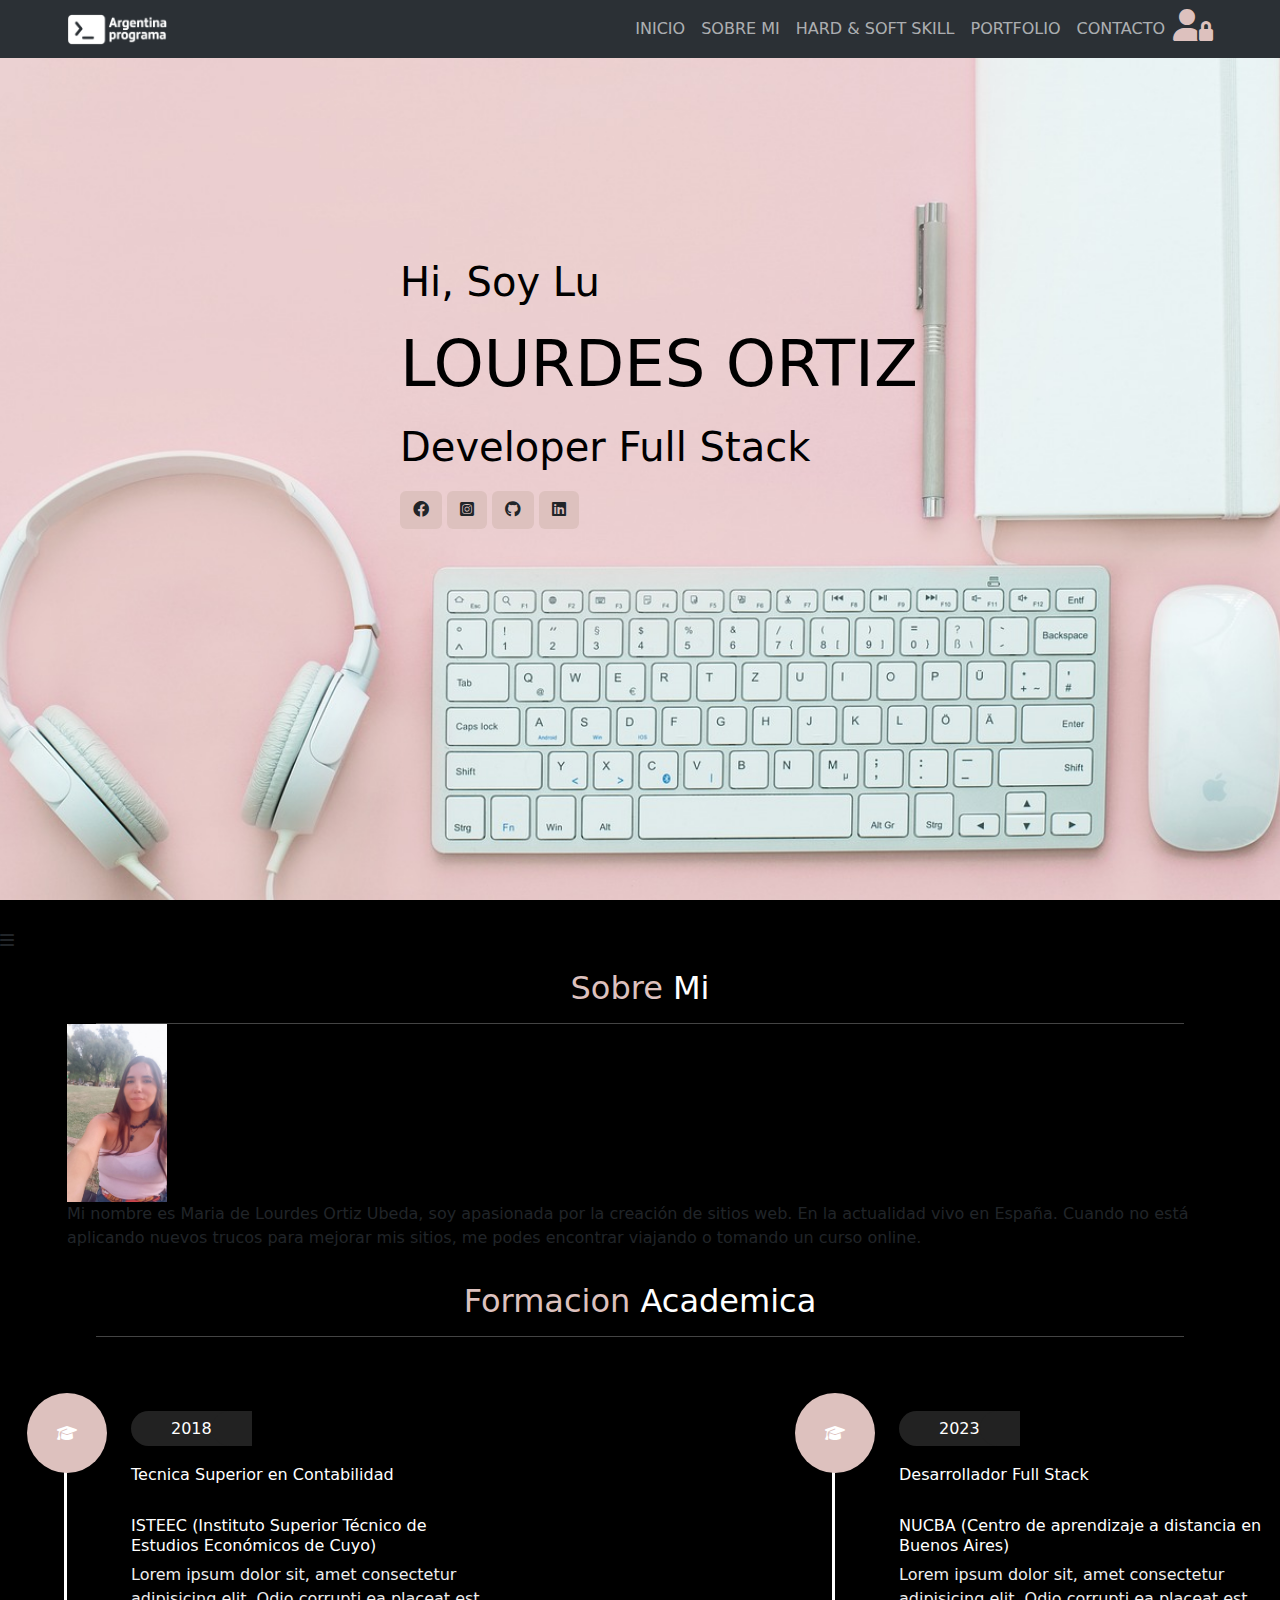
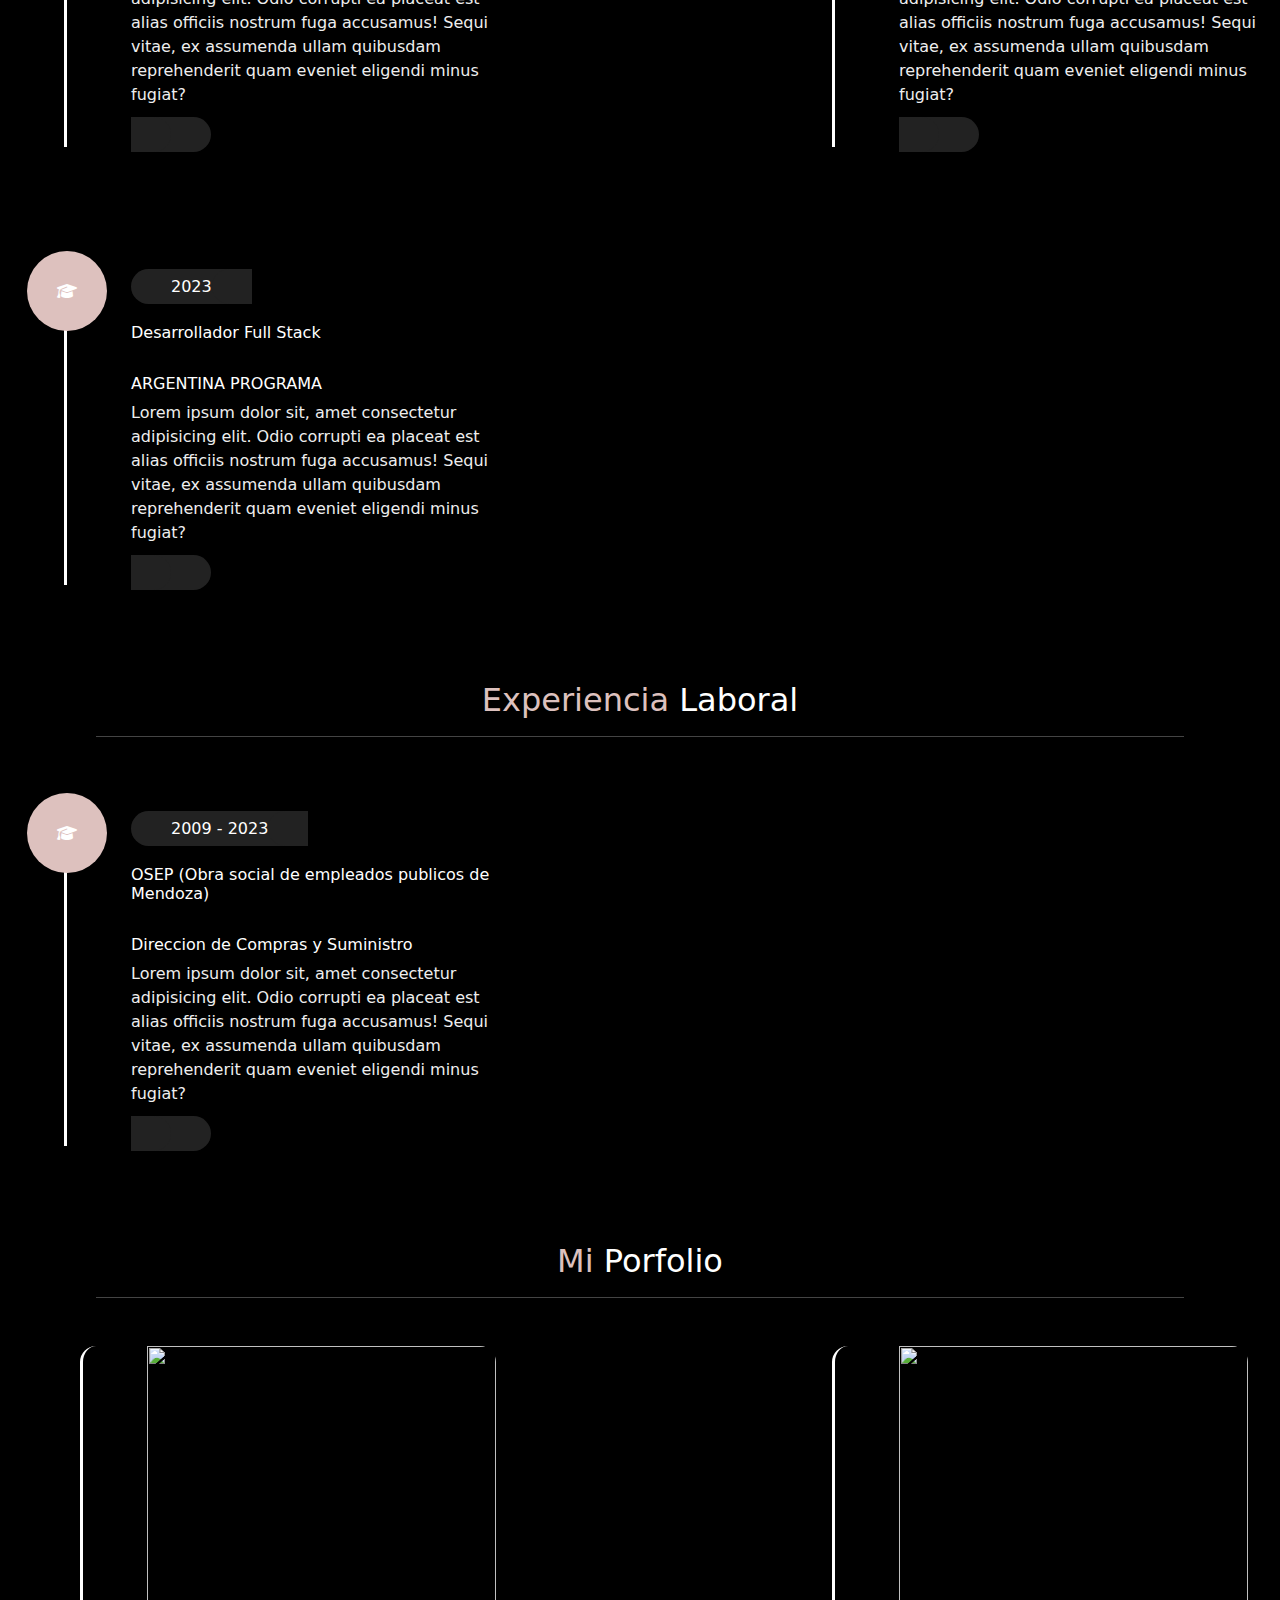
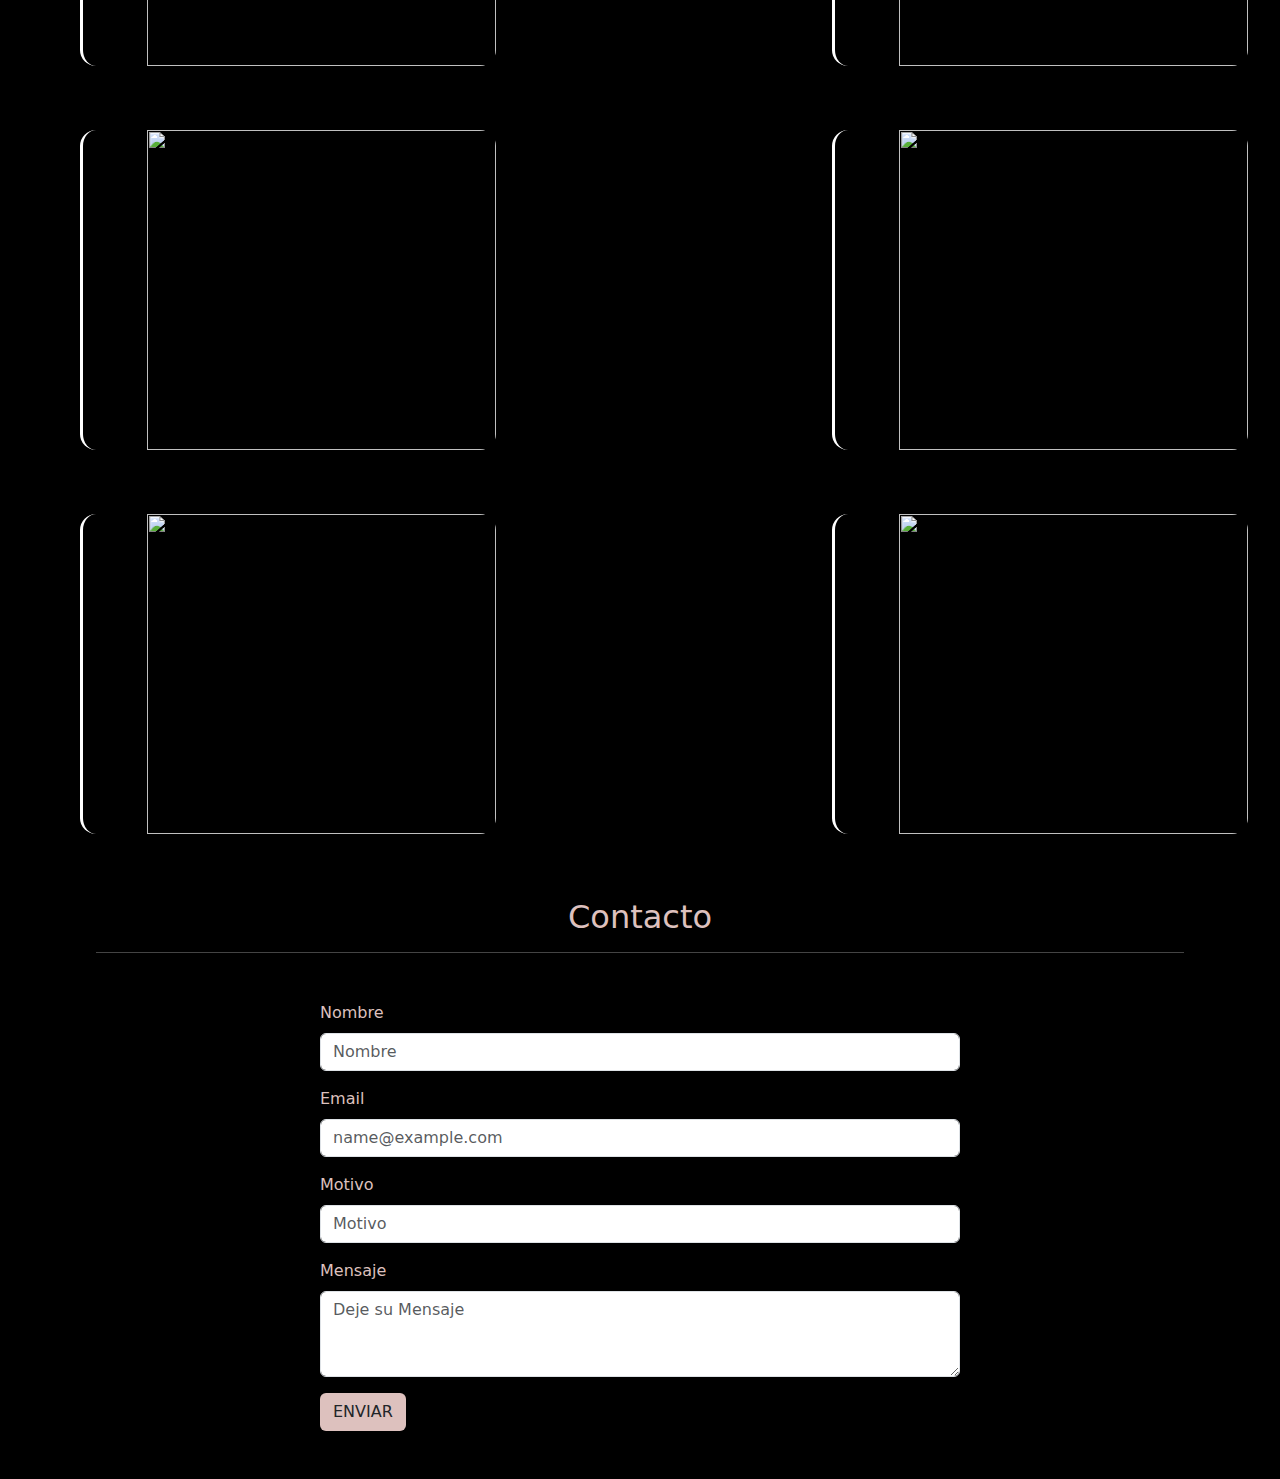
==== index.html @ 08303a42 "proyecto" ====
<!DOCTYPE html>
<html lang="en">
<head>
    <meta charset="UTF-8" />
    <meta http-equiv="X-UA-Compatible" content="IE=edge" />
    <meta name="viewport" content="width=device-width, initial-scale=1.0" />
    <title>LOURDES ORTIZ</title>
    <link rel="stylesheet" href="./Bootstrap/bootstrap-5.3.0-alpha1-dist/css/bootstrap.min.css">
    <link rel="stylesheet" href="./fontawesome-free-6.2.1-web/css/all.css" />
    <link rel="stylesheet" href="./index.css" />
</head>

<body>
  <header class="header">
     <!--NAVBAR-->
    <nav class="navbar navbar-expand-lg bg-body-tertiary" data-bs-theme="dark">
      <div class="container">
        <a class="navbar-brand" href="#">
          <img src="./ap-logo-tr-light (1).png" class="logo ARGENTINA PROGRAMA" width="100">
        </a>
        <button class="navbar-toggler" type="button" data-bs-toggle="collapse" data-bs-target="#navbarSupportedContent" aria-controls="navbarSupportedContent" aria-expanded="false" aria-label="Toggle navigation">
          <span class="navbar-toggler-icon"></span>
        </button>
        <div class="collapse navbar-collapse" id="navbarSupportedContent">
          <ul class="navbar-nav ms-auto">
            <li class="nav-item">
              <a href="#inicio" class="nav-link" aria-current="page">INICIO</a>
            </li>
            <li class="nav-item">
              <a href="#sobremi" class="nav-link">SOBRE MI</a>
            </li>
            <li class="nav-item">
                <a href="#hard" class="nav-link">HARD & SOFT SKILL </a>
            </li>
            <li class="nav-item">
                <a href="#portfolio" class="nav-link">PORTFOLIO</a>
            </li>
            <li class="nav-item">
              <a href="#contacto" class="nav-link" >CONTACTO</a>
            </li>
            <!--Incono de Log in-->
            <i data-bs-toggle="modal" data-bs-target="#logininModal" class="fa-solid fa-user-lock fa-2x"></i>
            <!--MODAL-->
            <div class="modal fade" id="logininModal" tabindex="-1" role="dialog" aria-labelledby="exampleModalLabel" aria-hidden="true">
              <div class="modal-dialog" role="document">
                <div class="modal-content">
                  <div class="modal-header">
                    <h5 class="modal-title" id="exampleModalLabel">LOG IN</h5>
                    <button type="button" class="close" data-dismiss="modal" aria-label="Close">
                      <span aria-hidden="true">&times;</span>
                    </button>
                  </div>
                  <div class="modal-body">
                    <form>
                      <div class="mb-3">
                        <label for="exampleFormControlInput1" class="form-label"> Email </label>
                        <div class="col-sm-10">
                          <input type="email" class="form-control" id="exampleFormControlInput1" placeholder="name@example.com">
                        </div>
                      </div>
                      <div class="mb-3">
                        <label for="inputPassword" class="col-sm-2 col-form-label"> Contraseña </label>
                        <div class="col-sm-10">
                          <input type="password" class="form-control" id="inputPassword">
                        </div>
                      </div>
                    </form>
                  </div>
                  <div class="modal-footer">
                    <button type="button" class="btn btn-secondary" data-dismiss="modal">Ingresar<button>
                  </div>
                </div>
              </div>
            </div>
          </ul>
        </div>
      </div>
    </nav>
   <!--BANNER-->
    <div class="container-inicio">
      <div class="description-container">
        <div class="text-container">
          <h3> Hi,<span> Soy Lu </span></h3>
          <h1>LOURDES ORTIZ</h1>
          <h3>Developer Full Stack</h3>
          <a href="#"><button class="btn"><i class="fa-brands fa-facebook"></i></button></a>
          <a href="#"><button class="btn"><i class="fa-brands fa-square-instagram"></i></button></a>
          <a href="#"><button class="btn"><i class="fa-brands fa-github"></i></button></a>
          <a href="#"><button class="btn"><i class="fa-brands fa-linkedin"></i></button></a>
        </div>
      </div>
    </div>
  </header>

  <div id="menu" class="fas fa-bars"></div> 

  <!--SOBRE MI-->
    <section class="sobremi" id="sobremi">     
    <h1 class="heading"><span> Sobre </span> Mi </h1>

    <div class="container">
      <img src="./WhatsApp Image 2023-03-05 at 13.15.31.jpeg" class="MI FOTO" width="100">
      <p>Mi nombre es Maria de Lourdes Ortiz Ubeda, soy apasionada por la creación de sitios web. En la actualidad vivo en España. Cuando no está aplicando nuevos trucos para mejorar mis sitios, me podes encontrar viajando o tomando un curso online.</p>
    </div>

  <!--FORMACION ACADEMICA-->
    <section class="about" id="about">     
    <h1 class="heading"><span> Formacion </span> Academica </h1>
    <div class="box-container">
        <div class="box">
            <i class="fa-solid fa-graduation-cap"></i>
            <span>2018<span>
            <h3>Tecnica Superior en Contabilidad</h3>
            <h3>ISTEEC (Instituto Superior Técnico de Estudios Económicos de Cuyo)</h3>
            <p>Lorem ipsum dolor sit, amet consectetur adipisicing elit. Odio corrupti ea placeat est alias officiis nostrum fuga accusamus! Sequi vitae, ex assumenda ullam quibusdam reprehenderit quam eveniet eligendi minus fugiat?</p>
        </div>

        <div class="box">
            <i class="fa-solid fa-graduation-cap"></i>
            <span>2023<span>
            <h3>Desarrollador Full Stack</h3>
            <h3>NUCBA (Centro de aprendizaje a distancia en Buenos Aires)</h3>
            <p>Lorem ipsum dolor sit, amet consectetur adipisicing elit. Odio corrupti ea placeat est alias officiis nostrum fuga accusamus! Sequi vitae, ex assumenda ullam quibusdam reprehenderit quam eveniet eligendi minus fugiat?</p>
        </div>

        <div class="box">
            <i class="fa-solid fa-graduation-cap"></i>
            <span>2023<span>
            <h3>Desarrollador Full Stack</h3>
            <h3>ARGENTINA PROGRAMA</h3>
            <p>Lorem ipsum dolor sit, amet consectetur adipisicing elit. Odio corrupti ea placeat est alias officiis nostrum fuga accusamus! Sequi vitae, ex assumenda ullam quibusdam reprehenderit quam eveniet eligendi minus fugiat?</p>
        </div>
    </div>
    <!--EXPERIENCIA LABORAL-->
    <h1 class="heading"><span> Experiencia </span> Laboral </h1>
    <div class="box-container">
        <div class="box">
            <i class="fa-solid fa-graduation-cap"></i>
            <span>2009 - 2023<span>
            <h3>OSEP (Obra social de empleados publicos de Mendoza)</h3>
            <h3>Direccion de Compras y Suministro</h3>
            <p>Lorem ipsum dolor sit, amet consectetur adipisicing elit. Odio corrupti ea placeat est alias officiis nostrum fuga accusamus! Sequi vitae, ex assumenda ullam quibusdam reprehenderit quam eveniet eligendi minus fugiat?</p>
        </div>
    </div>

    <!--PORTFOLIO-->
    <section class="portfolio" id="portfolio">
    <h1 class="heading"><span> Mi </span> Porfolio </h1>
    <div class="box-container">
        <div class="box">
            <img src="./imagenes/cool-round-shaped-futuristic-sci-fi-techno-lights.jpg">
        </div>

        <div class="box">
            <img src="">
        </div>

        <div class="box">
            <img src="">
        </div>

        <div class="box">
            <img src="">
        </div>

        <div class="box">
            <img src="">
        </div>

        <div class="box">
            <img src="">
        </div>
    </div>
    <!--CONTACTO-->
    <section class="contact" id="contacto">
    <h1 class="heading"><span>Contacto</span></h1>
    
      <form class="form-container">
        <div class="mb-3">
          <label for="exampleFormControlInput1" class="form-label">Nombre</label>
          <input type="text" class="form-control" placeholder="Nombre" aria-label="First name">
        </div>
        <div class="mb-3">
          <label for="exampleFormControlInput1" class="form-label">Email</label>
          <input type="email" class="form-control" id="exampleFormControlInput1" placeholder="name@example.com">
        </div>
        <div class="mb-3">
          <label for="exampleFormControlInput1" class="form-label">Motivo</label>
          <input type="text" class="form-control" placeholder="Motivo" aria-label="First name">
        </div>
        <div class="mb-3">
          <label for="exampleFormControlTextarea1" class="form-label">Mensaje</label>
          <textarea class="form-control" id="exampleFormControlTextarea1" rows="3" placeholder="Deje su Mensaje"></textarea>
        </div>
        <button type="submit" class="btn">ENVIAR</button> 
      </form>
  </div>
  <footer>
  </footer>
  <script src="./Bootstrap/bootstrap-5.3.0-alpha1-dist/js/bootstrap.bundle.min.js"></script>
  <script src="./main.js"></script>
</body>
</html>
---- index.css ----
*{
    margin: 0%;
    padding: 0%;
}

.navbar{
    margin-bottom: 0;
}

body{
    background: #000;
    margin: 0;
    padding: 0;
    box-sizing: border-box;
}

html{
    scroll-behavior: smooth;
}

.section{
    display: flex;
    justify-content: center;
    align-items: center;
    padding: 200px 200px 200px 200px;
    background-color: black;
    color:#DDC1BE;

}

.description-container{
    display: flex;
    flex-direction: row;
    flex: 1 1 50%;
    gap: 40px;
}

.inicio-img{
    height: 200px;
    background-position: center;

}

.header{
    width: 100%;
    min-height: 100vh;
    background-image: url(./workplace-g540483181_1280.jpg);
    background-repeat: no-repeat;
    background-position: center;
    background-attachment: fixed;
    background-size: cover;
}

.header::before{
    content:"";
    width: 100%;
    min-height: 100vh;
    position: absolute;
    top: 0;
    left: 0;

}

.bg-dark{
    position: fixed;
    z-index: 20;
    width: 100%;
}

.btn-btn{
    background-color: #DDC1BE;
}

@media(min-width760px){
    .bg-dark {
        background-color: transparent!important;
    }
}

.text-header{
    display: flex;
    justify-content: center;
    align-items: center;
    padding: 200px 400px 200px 500px;
    color: black;
    font-family: "coco";
}

.img-dog{
    height: 200px;
}

.container{
    max-width: 1170px;
    margin: auto;
}

.row{
    display: flex;
    flex-wrap: wrap;
}

ul{
    list-style: none;
}

/*MODAL*/

.fa-solid{
    color: #DDC1BE;
}

.modal-title{
    color: #DDC1BE;
}
.form-label{
    color: #DDC1BE;
}

.col-form-label{
    color: #DDC1BE;
}


/*BANNER*/

.description-container{
    display: flex;
    justify-content: center;
    align-items: center; 
    padding: 200px 200px 400px 400px;

}

.text-container{
    width: 200%;
    gap: 20%;
}

.text-container img{
    width: 30%;
}

.text-container h1{
    font-size: 4em;
    margin-bottom: 20px;
    color: black;
}

.text-container h3{
    font-size: 2.5em;
    width: 150%;
    margin-bottom: 20px;
    color: black;
}

/*FORMACION Y EXPERIENCIA*/
  
*::selection{
    background: #DDC1BE;
    color: #333;
  }


.heading{
    text-align: center;
    margin: 0 6rem;
    font-size: 2rem;
    padding: 1rem;
    border-bottom: .1rem solid #fff4;
    color: #fff;
  }
  
.heading span{
    color:#DDC1BE;
}
  
.about .box-container{
    display: flex;
    align-items: center;
    justify-content: space-between;
    flex-wrap: wrap;
    padding: 1rem 0;
    padding-left: 3rem;
  }
  
.about .box-container .box{
    width: 27rem;
    margin: 4rem 1rem;
    padding-left: 4rem;
    border-left: .2rem solid #fff;
    position: relative;
  
  }
  
.about .box-container .box span{
    font-size: 1rem;
    background: #222;
    color: #fff;
    border-radius: 5rem;
    padding: .5rem 2.5rem;
  }
  
.about .box-container .box h3{
    font-size: 1rem;
    color: #fff;
    padding-top: 1.5rem;
  }
  
.about .box-container .box p{
    font-size: 1rem;
    color: #eee;
    padding-top: 1rem 0;
  }
  
.about .box-container .box i{
    position: absolute;
    top: -1.5rem;
    left: -2.5rem;
    height: 5rem;
    width: 5rem;
    border-radius: 50%;
    line-height: 5rem;
    text-align: center;
    font-size: 1rem;
    color: #fff;
    background: #DDC1BE;
  }
  
/*PORTFOLIO*/

.portfolio .box-container .box{
    height: 20rem;
    width: 26rem;
    border-radius: 1rem;
    margin: 2rem;
    overflow: hidden;
    cursor: pointer;
  }
  
.portfolio .box-container .box img{
    height: 100%;
    width: 100%;
    object-fit: cover;
  }
  
.portfolio .box-container .box:hover img{
    transform: scale(1.2);
}

/*CONTACTO*/

.form-container{
    padding-top: 3em;
    padding-left: 20em;
    padding-right: 20em;
    padding-bottom: 3em;
}

.btn{
    background-color: #DDC1BE;
}
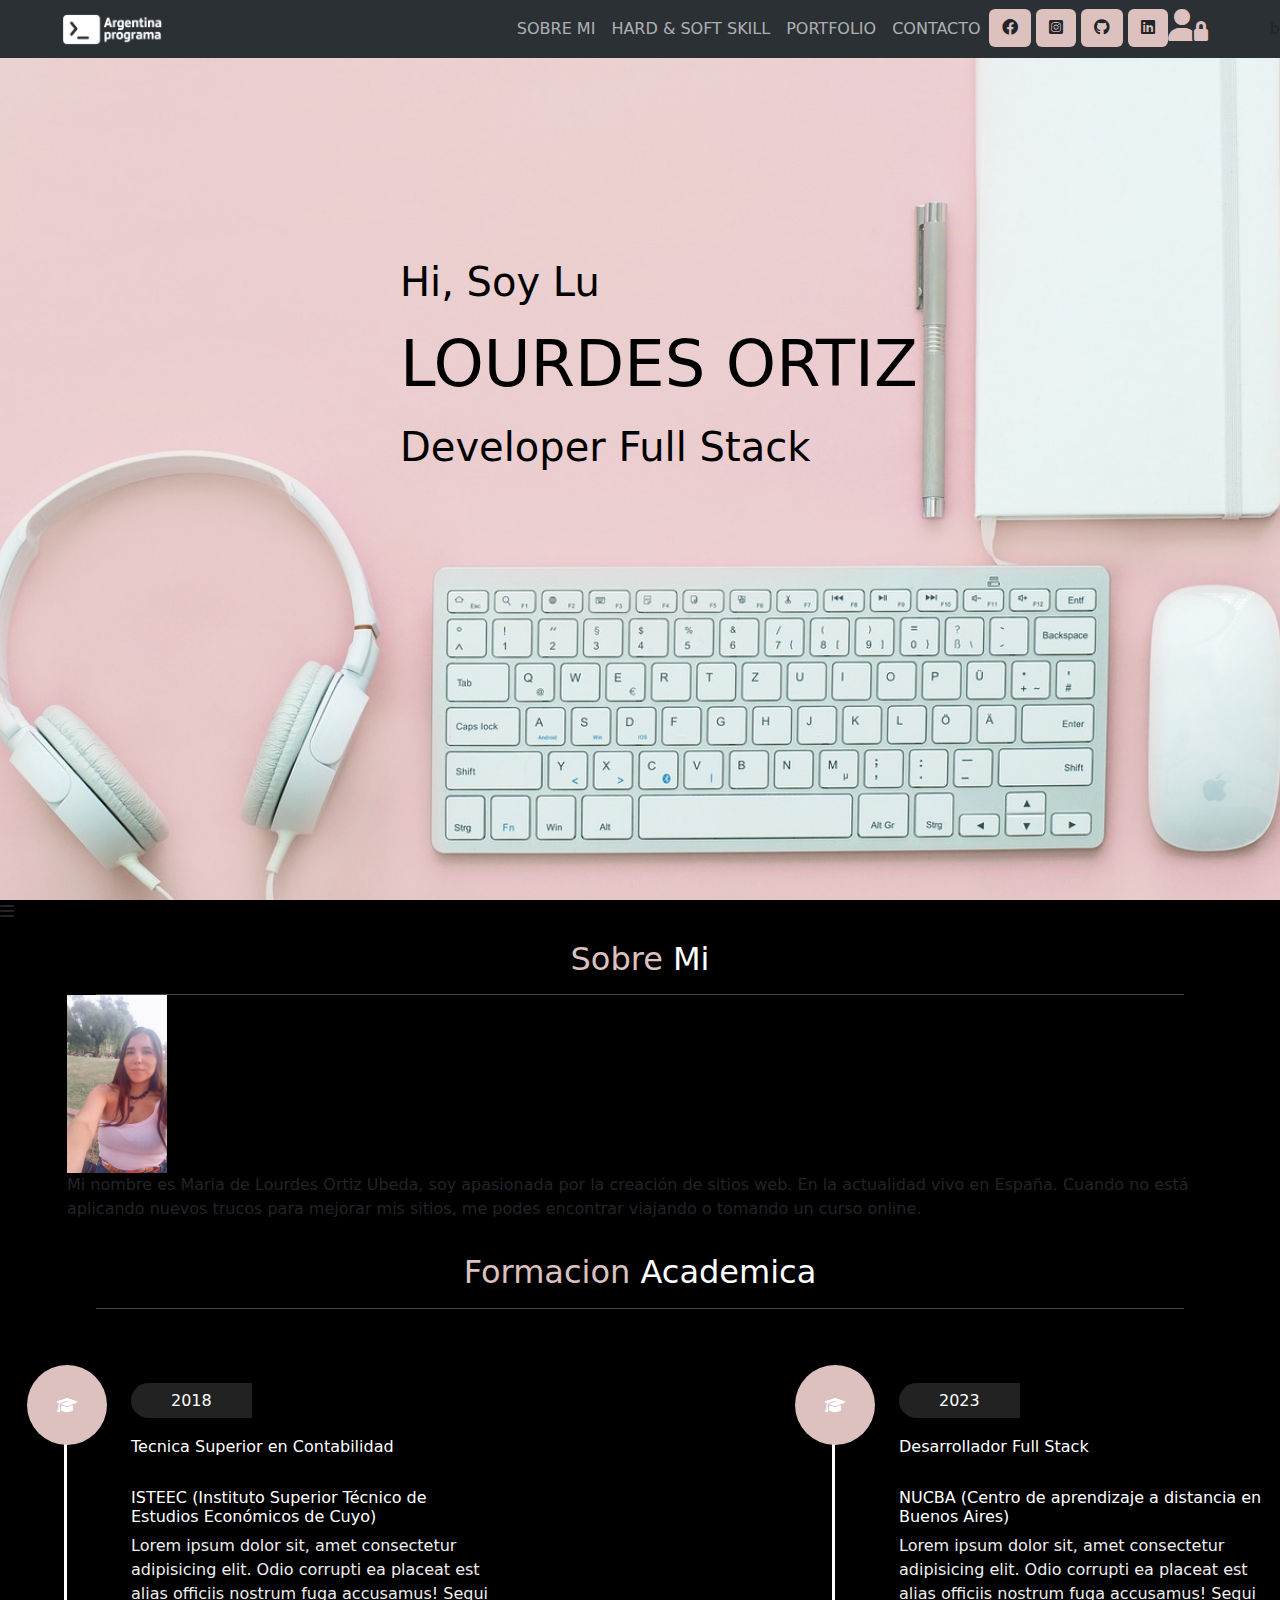
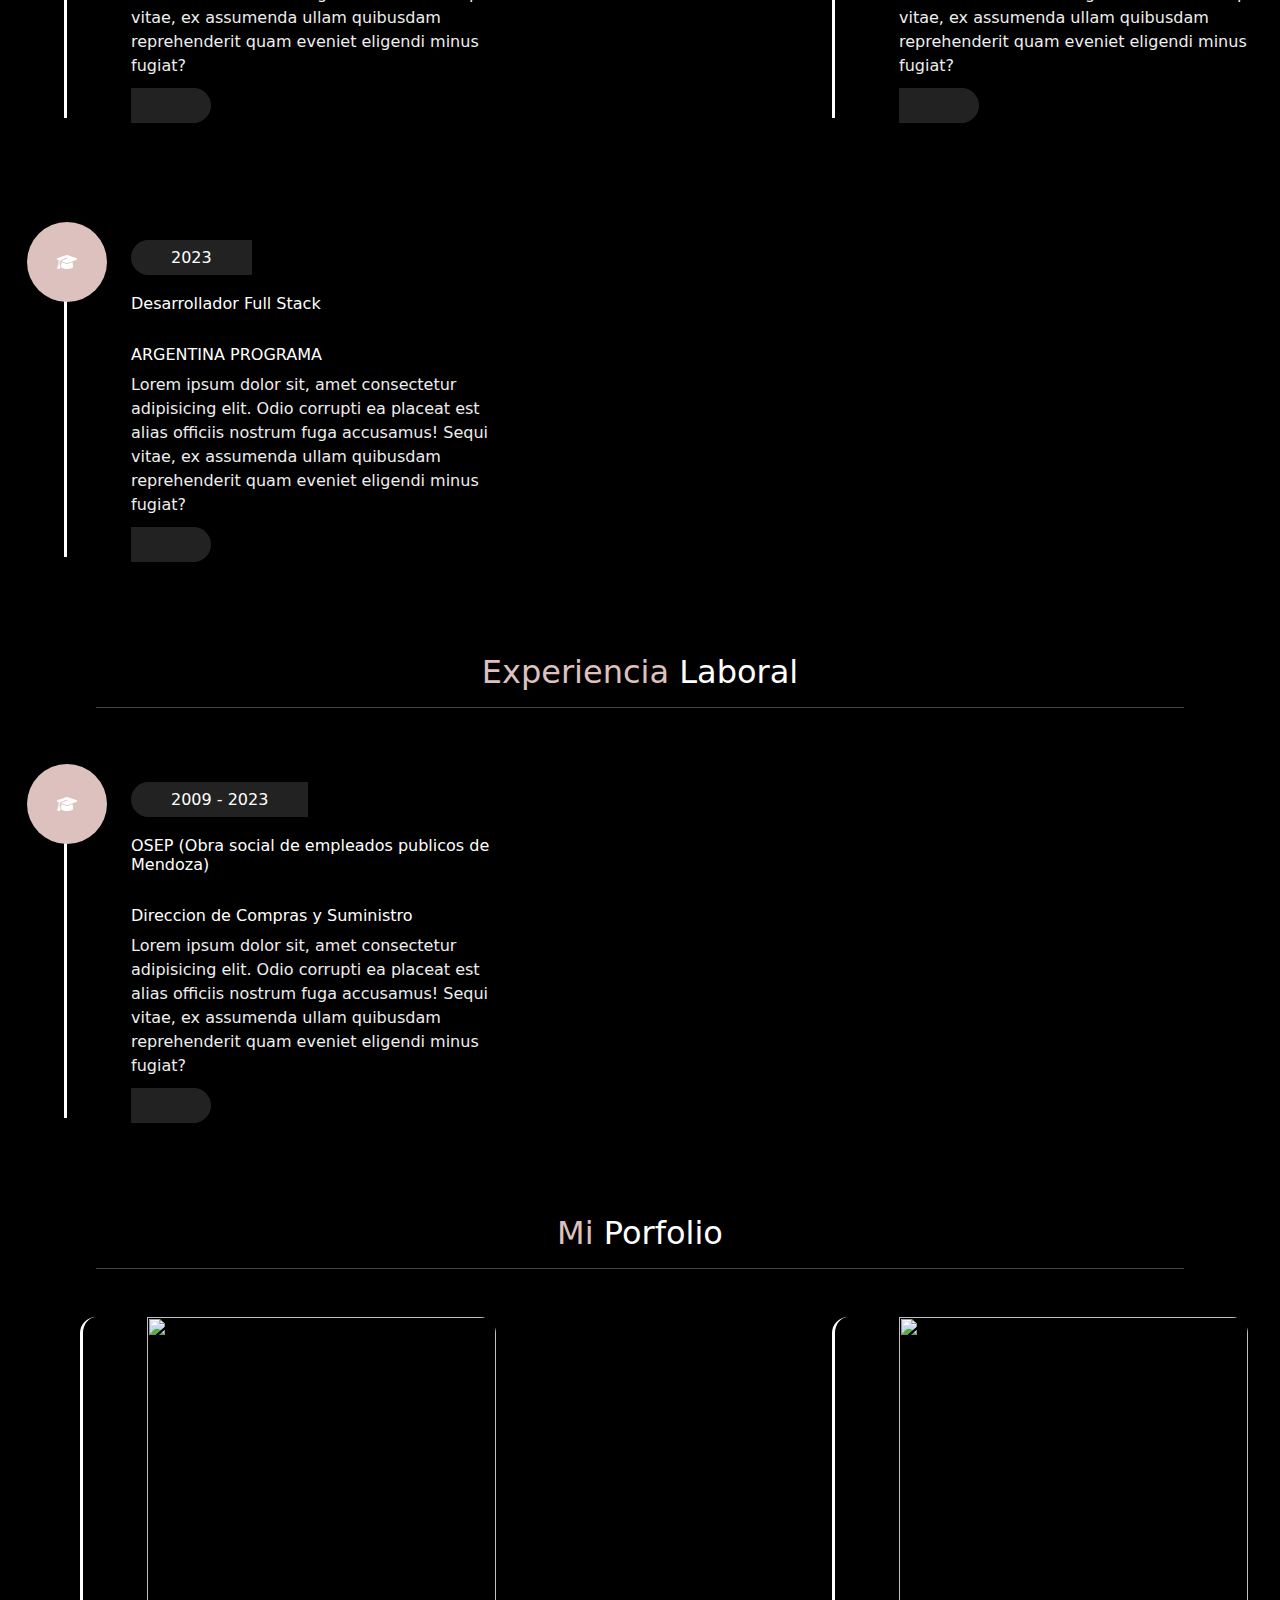
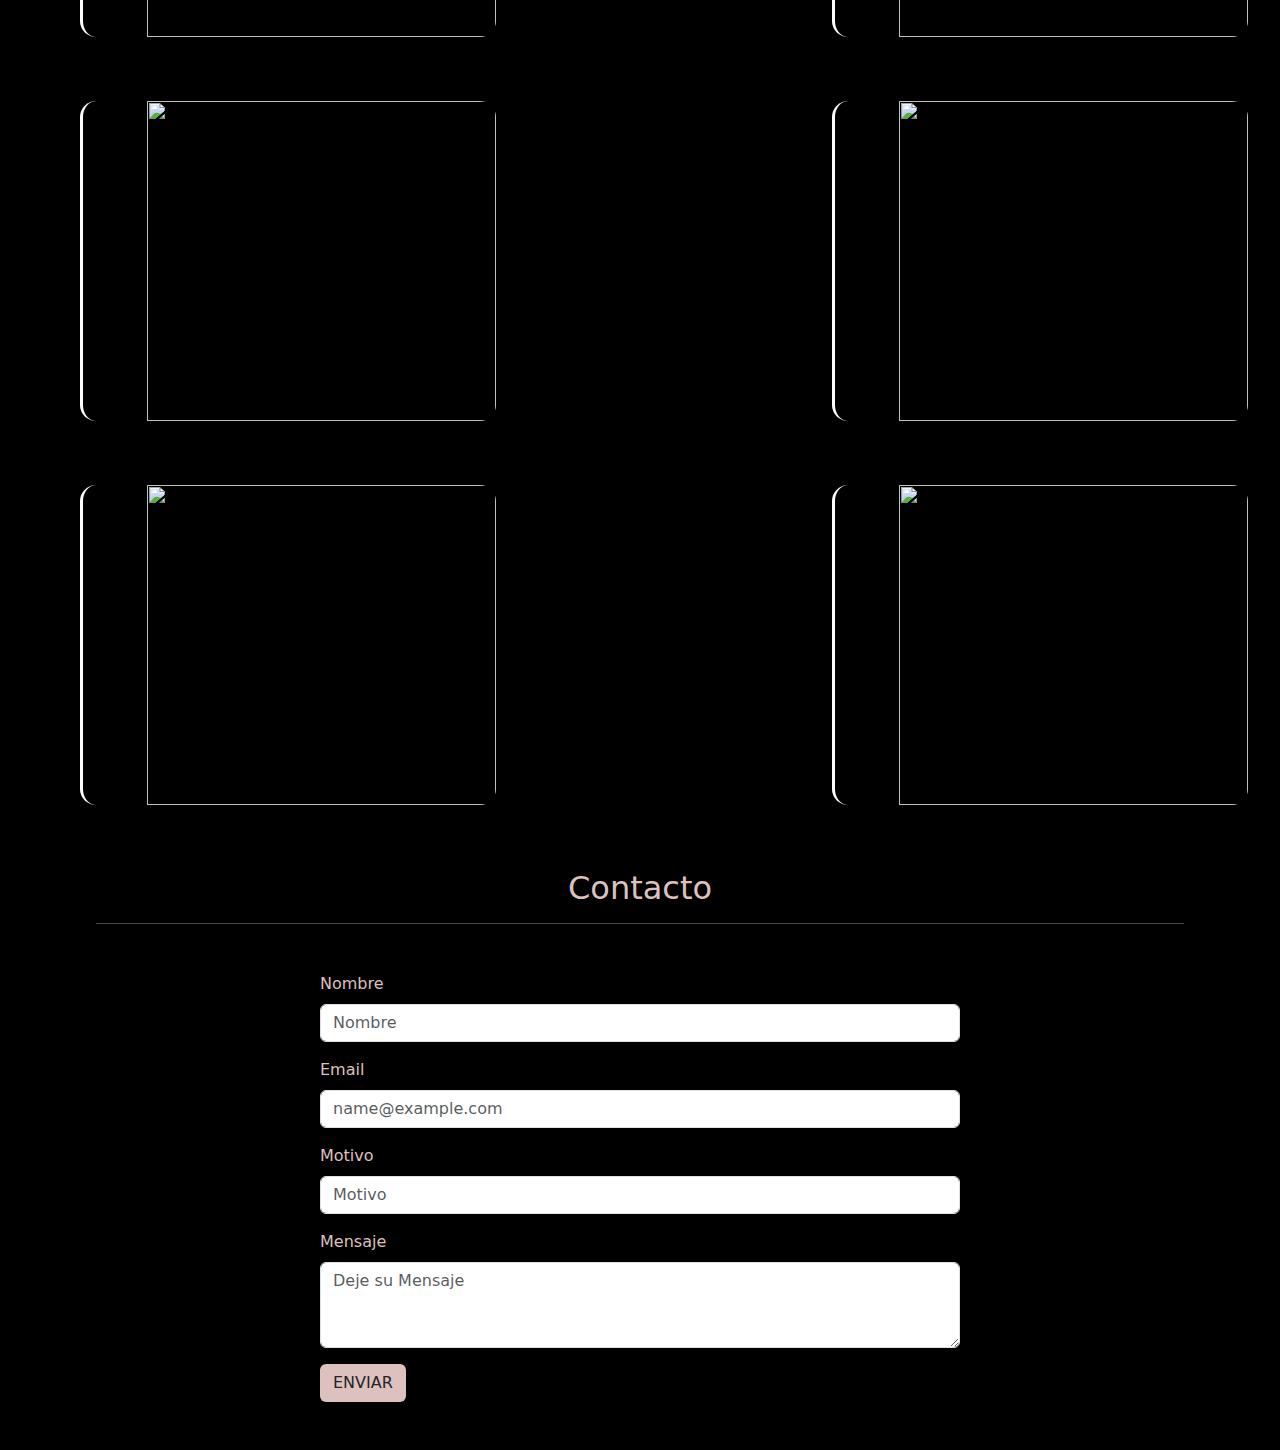
==== commit 1854d127: "nuevo" ====
--- a/index.html
+++ b/index.html
@@ -24,9 +24,6 @@
         <div class="collapse navbar-collapse" id="navbarSupportedContent">
           <ul class="navbar-nav ms-auto">
             <li class="nav-item">
-              <a href="#inicio" class="nav-link" aria-current="page">INICIO</a>
-            </li>
-            <li class="nav-item">
               <a href="#sobremi" class="nav-link">SOBRE MI</a>
             </li>
             <li class="nav-item">
@@ -38,8 +35,15 @@
             <li class="nav-item">
               <a href="#contacto" class="nav-link" >CONTACTO</a>
             </li>
-            <!--Incono de Log in-->
-            <i data-bs-toggle="modal" data-bs-target="#logininModal" class="fa-solid fa-user-lock fa-2x"></i>
+            <li class="nav-item">
+              <a href="#"><button class="btn"><i class="fa-brands fa-facebook"></i></button></a>
+              <a href="#"><button class="btn"><i class="fa-brands fa-square-instagram"></i></button></a>
+              <a href="#"><button class="btn"><i class="fa-brands fa-github"></i></button></a>
+              <a href="#"><button class="btn"><i class="fa-brands fa-linkedin"></i></button></a>
+            </li>
+            <li class="nav-item">
+              <i data-bs-toggle="modal" data-bs-target="#logininModal" class="fa-solid fa-user-lock fa-2x"></i>
+            </li>
             <!--MODAL-->
             <div class="modal fade" id="logininModal" tabindex="-1" role="dialog" aria-labelledby="exampleModalLabel" aria-hidden="true">
               <div class="modal-dialog" role="document">
@@ -55,7 +59,7 @@
                       <div class="mb-3">
                         <label for="exampleFormControlInput1" class="form-label"> Email </label>
                         <div class="col-sm-10">
-                          <input type="email" class="form-control" id="exampleFormControlInput1" placeholder="name@example.com">
+                          <input type="email" class="form-control" id="exampleFormControlInput1" placeholder="name@dominio.com">
                         </div>
                       </div>
                       <div class="mb-3">
@@ -67,14 +71,14 @@
                     </form>
                   </div>
                   <div class="modal-footer">
-                    <button type="button" class="btn btn-secondary" data-dismiss="modal">Ingresar<button>
+                    <button type="button" class="btn btn-secondary" data-dismiss="modal">Iniciar Sesion<button>
                   </div>
                 </div>
               </div>
             </div>
           </ul>
         </div>
-      </div>
+      </div>b
     </nav>
    <!--BANNER-->
     <div class="container-inicio">
@@ -83,10 +87,6 @@
           <h3> Hi,<span> Soy Lu </span></h3>
           <h1>LOURDES ORTIZ</h1>
           <h3>Developer Full Stack</h3>
-          <a href="#"><button class="btn"><i class="fa-brands fa-facebook"></i></button></a>
-          <a href="#"><button class="btn"><i class="fa-brands fa-square-instagram"></i></button></a>
-          <a href="#"><button class="btn"><i class="fa-brands fa-github"></i></button></a>
-          <a href="#"><button class="btn"><i class="fa-brands fa-linkedin"></i></button></a>
         </div>
       </div>
     </div>
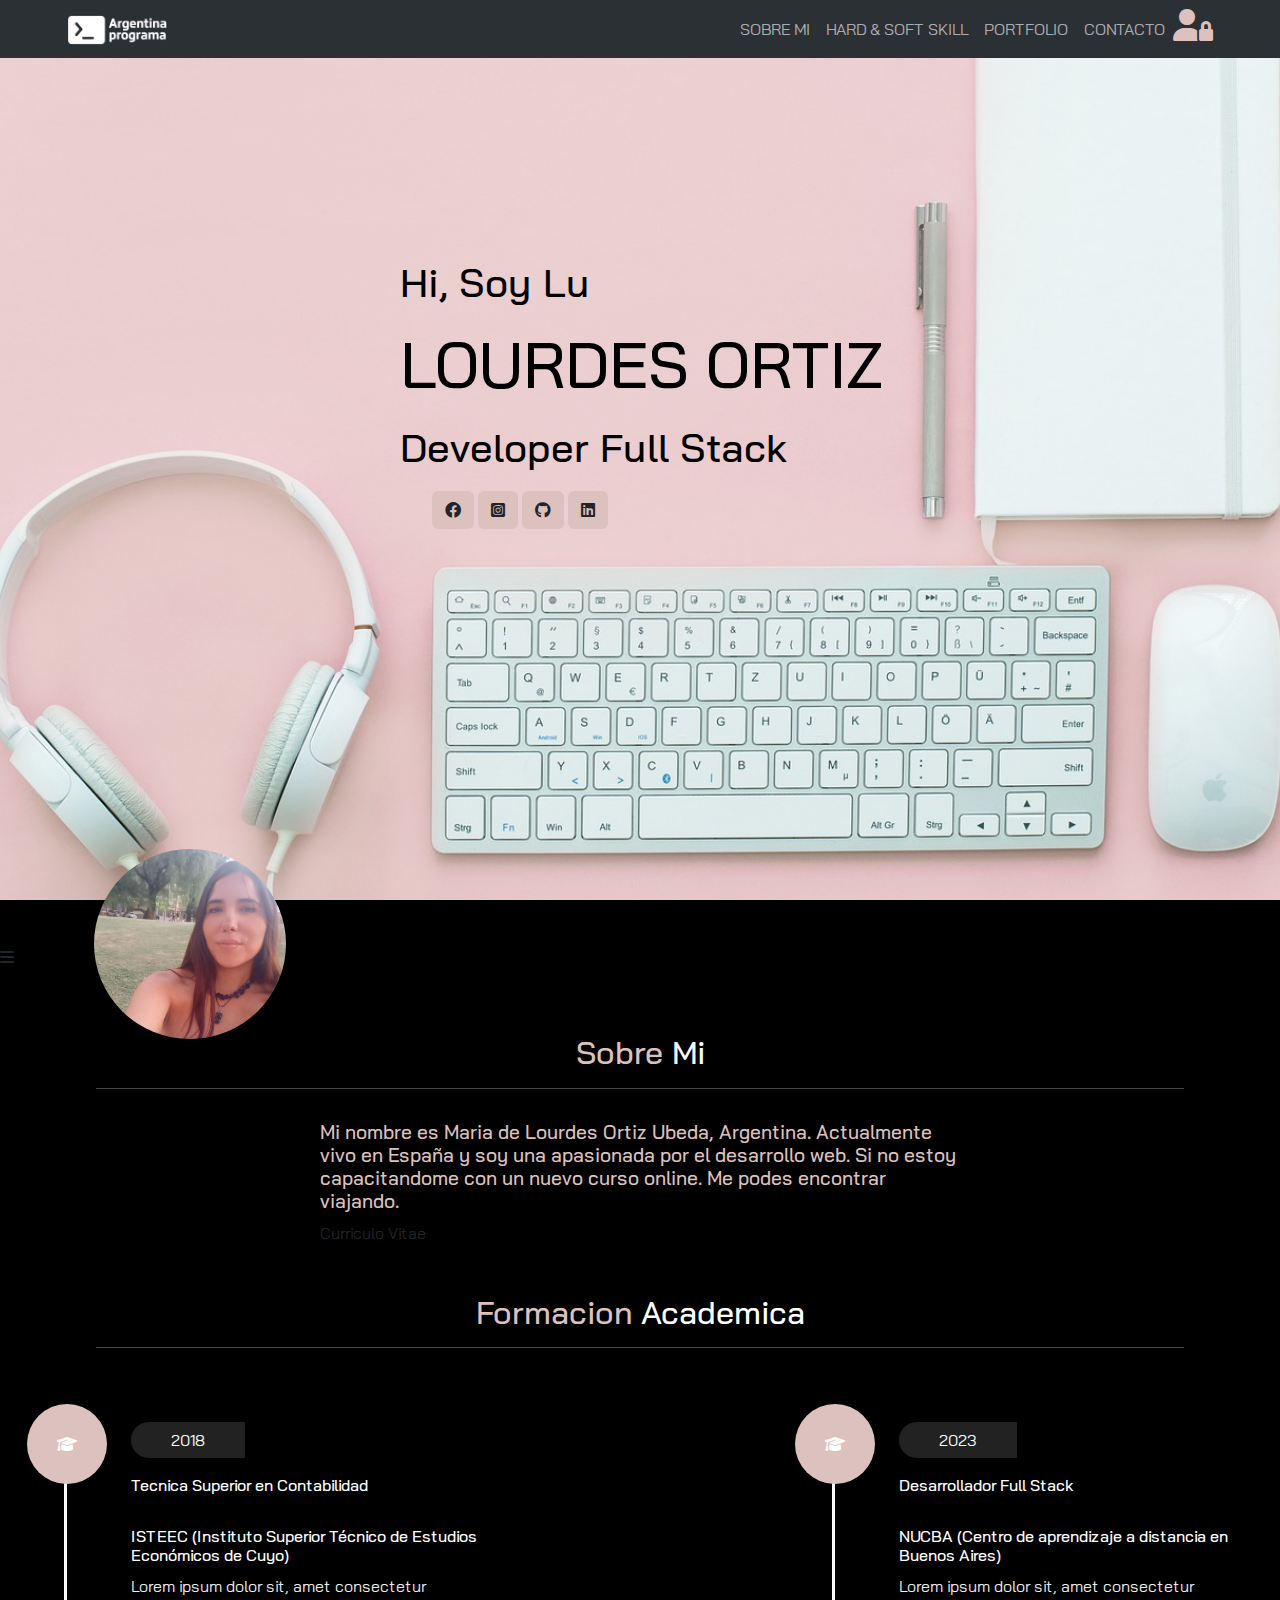
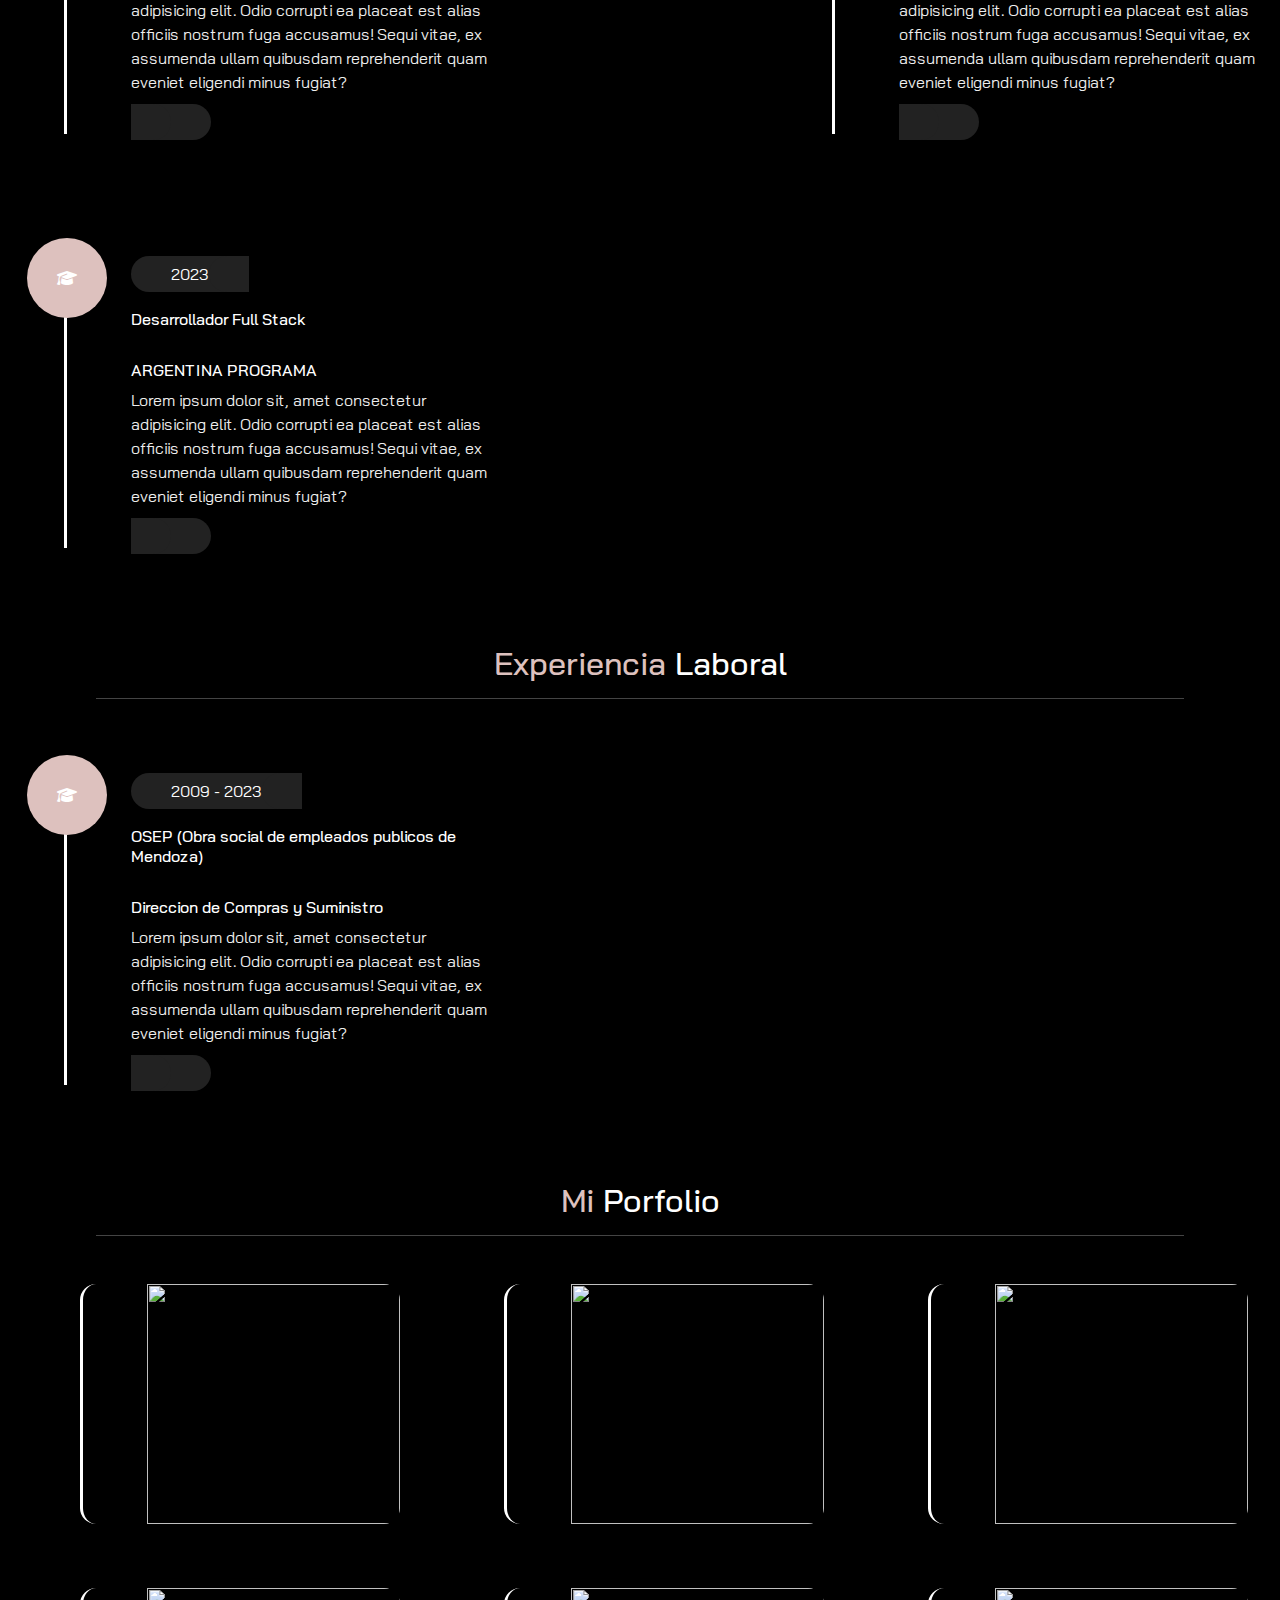
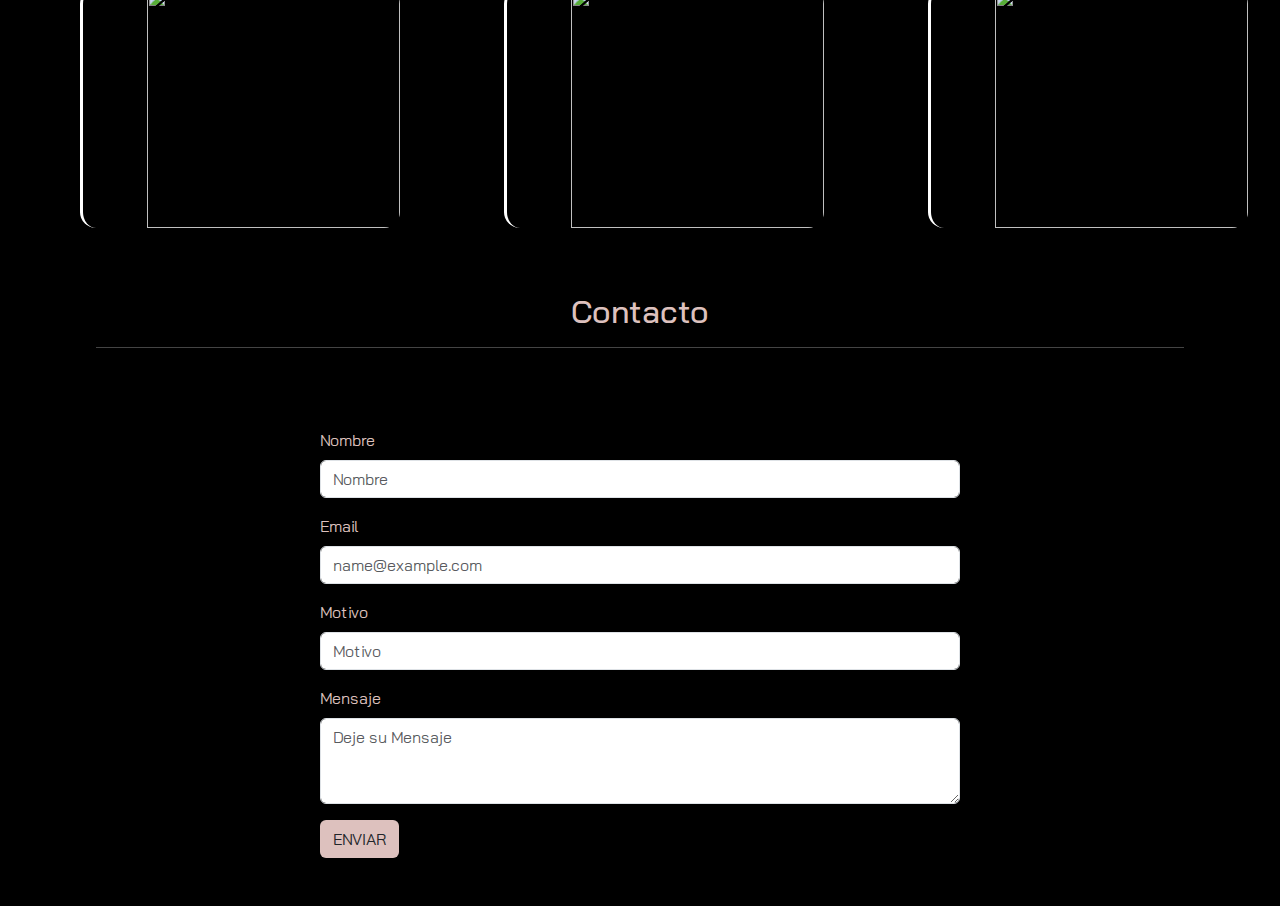
==== commit 9980c159: "condash" ====
--- a/index.html
+++ b/index.html
@@ -4,6 +4,8 @@
     <meta charset="UTF-8" />
     <meta http-equiv="X-UA-Compatible" content="IE=edge" />
     <meta name="viewport" content="width=device-width, initial-scale=1.0" />
+    <meta name="keywords" content="HTML, CSS, JavaScript">
+    <meta name="author" content="Lourdes Ortiz">
     <title>LOURDES ORTIZ</title>
     <link rel="stylesheet" href="./Bootstrap/bootstrap-5.3.0-alpha1-dist/css/bootstrap.min.css">
     <link rel="stylesheet" href="./fontawesome-free-6.2.1-web/css/all.css" />
@@ -16,7 +18,7 @@
     <nav class="navbar navbar-expand-lg bg-body-tertiary" data-bs-theme="dark">
       <div class="container">
         <a class="navbar-brand" href="#">
-          <img src="./ap-logo-tr-light (1).png" class="logo ARGENTINA PROGRAMA" width="100">
+          <img src="./Imagenes/ap-logo-tr-light (1).png" class="logo ARGENTINA PROGRAMA" width="100">
         </a>
         <button class="navbar-toggler" type="button" data-bs-toggle="collapse" data-bs-target="#navbarSupportedContent" aria-controls="navbarSupportedContent" aria-expanded="false" aria-label="Toggle navigation">
           <span class="navbar-toggler-icon"></span>
@@ -36,13 +38,7 @@
               <a href="#contacto" class="nav-link" >CONTACTO</a>
             </li>
             <li class="nav-item">
-              <a href="#"><button class="btn"><i class="fa-brands fa-facebook"></i></button></a>
-              <a href="#"><button class="btn"><i class="fa-brands fa-square-instagram"></i></button></a>
-              <a href="#"><button class="btn"><i class="fa-brands fa-github"></i></button></a>
-              <a href="#"><button class="btn"><i class="fa-brands fa-linkedin"></i></button></a>
-            </li>
-            <li class="nav-item">
-              <i data-bs-toggle="modal" data-bs-target="#logininModal" class="fa-solid fa-user-lock fa-2x"></i>
+              <i data-bs-toggle="modal" data-bs-target="#logininModal"   class="fa-solid fa-user-lock fa-2x"></i>
             </li>
             <!--MODAL-->
             <div class="modal fade" id="logininModal" tabindex="-1" role="dialog" aria-labelledby="exampleModalLabel" aria-hidden="true">
@@ -50,19 +46,20 @@
                 <div class="modal-content">
                   <div class="modal-header">
                     <h5 class="modal-title" id="exampleModalLabel">LOG IN</h5>
-                    <button type="button" class="close" data-dismiss="modal" aria-label="Close">
-                      <span aria-hidden="true">&times;</span>
-                    </button>
+                    <button type="button" class="close" data-dismiss="modal" aria-label="Close"></button>
+                    <span aria-hidden="true">&times;</span>
                   </div>
                   <div class="modal-body">
                     <form>
                       <div class="mb-3">
+                        <i class="fa-sharp fa-solid fa-envelope"></i>
                         <label for="exampleFormControlInput1" class="form-label"> Email </label>
                         <div class="col-sm-10">
                           <input type="email" class="form-control" id="exampleFormControlInput1" placeholder="name@dominio.com">
                         </div>
                       </div>
                       <div class="mb-3">
+                        <i class="fa-sharp fa-solid fa-key"></i>
                         <label for="inputPassword" class="col-sm-2 col-form-label"> Contraseña </label>
                         <div class="col-sm-10">
                           <input type="password" class="form-control" id="inputPassword">
@@ -78,7 +75,7 @@
             </div>
           </ul>
         </div>
-      </div>b
+      </div>
     </nav>
    <!--BANNER-->
     <div class="container-inicio">
@@ -87,114 +84,135 @@
           <h3> Hi,<span> Soy Lu </span></h3>
           <h1>LOURDES ORTIZ</h1>
           <h3>Developer Full Stack</h3>
+          <ul>
+            <li class="nav-item">
+              <a href="#"><button class="btn"><i class="fa-brands fa-facebook"></i></button></a>
+              <a href="#"><button class="btn"><i class="fa-brands fa-square-instagram"></i></button></a>
+              <a href=""><button class="btn"><i class="fa-brands fa-github"></i></button></a>
+              <a href="https://www.linkedin.com/in/lourdes-ortiz-429194213/"><button class="btn"><i class="fa-brands fa-linkedin"></i></button></a>
+            </li>
+          </ul>
         </div>
       </div>
     </div>
   </header>
-
-  <div id="menu" class="fas fa-bars"></div> 
-
-  <!--SOBRE MI-->
-    <section class="sobremi" id="sobremi">     
+  <main>
+    <div id="menu" class="fas fa-bars"></div> 
+
+    <!--SOBRE MI-->
+    
+    <img src="./Imagenes/1foto.jpeg" class="rounded-circle w-25" alt="Mi foto" title="...">
+
+    <section class="sobremi" id="sobremi"> 
     <h1 class="heading"><span> Sobre </span> Mi </h1>
-
-    <div class="container">
-      <img src="./WhatsApp Image 2023-03-05 at 13.15.31.jpeg" class="MI FOTO" width="100">
-      <p>Mi nombre es Maria de Lourdes Ortiz Ubeda, soy apasionada por la creación de sitios web. En la actualidad vivo en España. Cuando no está aplicando nuevos trucos para mejorar mis sitios, me podes encontrar viajando o tomando un curso online.</p>
+    <div class="container-sobremi" id="sobremi">
+      <h4>Mi nombre es Maria de Lourdes Ortiz Ubeda, Argentina. Actualmente vivo en España y soy una apasionada por el desarrollo web. Si no estoy capacitandome con un nuevo curso online. Me podes encontrar viajando.</h4>
+      <a src="#">Curriculo Vitae</a>
     </div>
 
-  <!--FORMACION ACADEMICA-->
-    <section class="about" id="about">     
+    <!--FORMACION ACADEMICA-->
+    <section class="about" id="formA"> 
+
     <h1 class="heading"><span> Formacion </span> Academica </h1>
-    <div class="box-container">
+
+      <div class="box-container">
+          <div class="box">
+              <i class="fa-solid fa-graduation-cap"></i>
+              <span>2018<span>
+              <h3>Tecnica Superior en Contabilidad</h3>
+              <h3>ISTEEC (Instituto Superior Técnico de Estudios Económicos de Cuyo)</h3>
+              <p>Lorem ipsum dolor sit, amet consectetur adipisicing elit. Odio corrupti ea placeat est alias officiis nostrum fuga accusamus! Sequi vitae, ex assumenda ullam quibusdam reprehenderit quam eveniet eligendi minus fugiat?</p>
+          </div>
+  
+          <div class="box">
+              <i class="fa-solid fa-graduation-cap"></i>
+              <span>2023<span>
+              <h3>Desarrollador Full Stack</h3>
+              <h3>NUCBA (Centro de aprendizaje a distancia en Buenos Aires)</h3>
+              <p>Lorem ipsum dolor sit, amet consectetur adipisicing elit. Odio corrupti ea placeat est alias officiis nostrum fuga accusamus! Sequi vitae, ex assumenda ullam quibusdam reprehenderit quam eveniet eligendi minus fugiat?</p>
+          </div>
+  
+          <div class="box">
+              <i class="fa-solid fa-graduation-cap"></i>
+              <span>2023<span>
+              <h3>Desarrollador Full Stack</h3>
+              <h3>ARGENTINA PROGRAMA</h3>
+              <p>Lorem ipsum dolor sit, amet consectetur adipisicing elit. Odio corrupti ea placeat est alias officiis nostrum fuga accusamus! Sequi vitae, ex assumenda ullam quibusdam reprehenderit quam eveniet eligendi minus fugiat?</p>
+          </div>
+      </div>
+
+      <!--EXPERIENCIA LABORAL-->
+      <section class="about" id="Exp"> 
+      <h1 class="heading"><span> Experiencia </span> Laboral </h1>
+
+      <div class="box-container">
         <div class="box">
-            <i class="fa-solid fa-graduation-cap"></i>
-            <span>2018<span>
-            <h3>Tecnica Superior en Contabilidad</h3>
-            <h3>ISTEEC (Instituto Superior Técnico de Estudios Económicos de Cuyo)</h3>
-            <p>Lorem ipsum dolor sit, amet consectetur adipisicing elit. Odio corrupti ea placeat est alias officiis nostrum fuga accusamus! Sequi vitae, ex assumenda ullam quibusdam reprehenderit quam eveniet eligendi minus fugiat?</p>
+          <i class="fa-solid fa-graduation-cap"></i>
+          <span>2009 - 2023<span>
+          <h3>OSEP (Obra social de empleados publicos de Mendoza)</h3>
+          <h3>Direccion de Compras y Suministro</h3>
+          <p>Lorem ipsum dolor sit, amet consectetur adipisicing elit. Odio corrupti ea placeat est alias officiis nostrum fuga accusamus! Sequi vitae, ex assumenda ullam quibusdam reprehenderit quam eveniet eligendi minus fugiat?</p>
         </div>
-
-        <div class="box">
-            <i class="fa-solid fa-graduation-cap"></i>
-            <span>2023<span>
-            <h3>Desarrollador Full Stack</h3>
-            <h3>NUCBA (Centro de aprendizaje a distancia en Buenos Aires)</h3>
-            <p>Lorem ipsum dolor sit, amet consectetur adipisicing elit. Odio corrupti ea placeat est alias officiis nostrum fuga accusamus! Sequi vitae, ex assumenda ullam quibusdam reprehenderit quam eveniet eligendi minus fugiat?</p>
-        </div>
-
-        <div class="box">
-            <i class="fa-solid fa-graduation-cap"></i>
-            <span>2023<span>
-            <h3>Desarrollador Full Stack</h3>
-            <h3>ARGENTINA PROGRAMA</h3>
-            <p>Lorem ipsum dolor sit, amet consectetur adipisicing elit. Odio corrupti ea placeat est alias officiis nostrum fuga accusamus! Sequi vitae, ex assumenda ullam quibusdam reprehenderit quam eveniet eligendi minus fugiat?</p>
-        </div>
-    </div>
-    <!--EXPERIENCIA LABORAL-->
-    <h1 class="heading"><span> Experiencia </span> Laboral </h1>
-    <div class="box-container">
-        <div class="box">
-            <i class="fa-solid fa-graduation-cap"></i>
-            <span>2009 - 2023<span>
-            <h3>OSEP (Obra social de empleados publicos de Mendoza)</h3>
-            <h3>Direccion de Compras y Suministro</h3>
-            <p>Lorem ipsum dolor sit, amet consectetur adipisicing elit. Odio corrupti ea placeat est alias officiis nostrum fuga accusamus! Sequi vitae, ex assumenda ullam quibusdam reprehenderit quam eveniet eligendi minus fugiat?</p>
-        </div>
-    </div>
-
+      </div>
+    
+    
     <!--PORTFOLIO-->
     <section class="portfolio" id="portfolio">
+        
     <h1 class="heading"><span> Mi </span> Porfolio </h1>
+            
     <div class="box-container">
-        <div class="box">
-            <img src="./imagenes/cool-round-shaped-futuristic-sci-fi-techno-lights.jpg">
-        </div>
-
-        <div class="box">
-            <img src="">
-        </div>
-
-        <div class="box">
-            <img src="">
-        </div>
-
-        <div class="box">
-            <img src="">
-        </div>
-
-        <div class="box">
-            <img src="">
-        </div>
-
-        <div class="box">
-            <img src="">
-        </div>
+      <div class="box">
+        <img src="./imagenes/cool-round-shaped-futuristic-sci-fi-techno-lights.jpg">
+      </div>
+
+      <div class="box">
+        <img src="">
+      </div>
+
+      <div class="box">
+        <img src="">
+      </div>
+
+      <div class="box">
+        <img src="">
+      </div>
+
+      <div class="box">
+        <img src="">
+      </div>
+
+      <div class="box">
+        <img src="">
+      </div>
     </div>
+
     <!--CONTACTO-->
     <section class="contact" id="contacto">
+
     <h1 class="heading"><span>Contacto</span></h1>
-    
-      <form class="form-container">
-        <div class="mb-3">
-          <label for="exampleFormControlInput1" class="form-label">Nombre</label>
-          <input type="text" class="form-control" placeholder="Nombre" aria-label="First name">
-        </div>
-        <div class="mb-3">
-          <label for="exampleFormControlInput1" class="form-label">Email</label>
-          <input type="email" class="form-control" id="exampleFormControlInput1" placeholder="name@example.com">
-        </div>
-        <div class="mb-3">
-          <label for="exampleFormControlInput1" class="form-label">Motivo</label>
-          <input type="text" class="form-control" placeholder="Motivo" aria-label="First name">
-        </div>
-        <div class="mb-3">
-          <label for="exampleFormControlTextarea1" class="form-label">Mensaje</label>
-          <textarea class="form-control" id="exampleFormControlTextarea1" rows="3" placeholder="Deje su Mensaje"></textarea>
-        </div>
-        <button type="submit" class="btn">ENVIAR</button> 
-      </form>
-  </div>
+
+    <form class="form-container">
+      <div class="mb-3">
+        <label for="exampleFormControlInput1" class="form-label">Nombre</label>
+        <input type="text" class="form-control" placeholder="Nombre" aria-label="First name">
+      </div>
+      <div class="mb-3">
+        <label for="exampleFormControlInput1" class="form-label">Email</label>
+        <input type="email" class="form-control" id="exampleFormControlInput1" placeholder="name@example.com">
+      </div>
+      <div class="mb-3">
+        <label for="exampleFormControlInput1" class="form-label">Motivo</label>
+        <input type="text" class="form-control" placeholder="Motivo" aria-label="First name">
+      </div>
+      <div class="mb-3">
+        <label for="exampleFormControlTextarea1" class="form-label">Mensaje</label>
+        <textarea class="form-control" id="exampleFormControlTextarea1" rows="3" placeholder="Deje su Mensaje"></textarea>
+      </div>
+      <button type="submit" class="btn">ENVIAR</button> 
+    </form>
+  </main>
+ 
   <footer>
   </footer>
   <script src="./Bootstrap/bootstrap-5.3.0-alpha1-dist/js/bootstrap.bundle.min.js"></script>
--- a/index.css
+++ b/index.css
@@ -1,6 +1,9 @@
+@import url('https://fonts.googleapis.com/css2?family=Bai+Jamjuree:wght@200;300&family=IBM+Plex+Sans+Condensed&family=Sofia+Sans+Extra+Condensed:wght@100;300&display=swap');
+
 *{
     margin: 0%;
     padding: 0%;
+    font-family: 'Bai Jamjuree', sans-serif;
 }
 
 .navbar{
@@ -44,7 +47,7 @@
 .header{
     width: 100%;
     min-height: 100vh;
-    background-image: url(./workplace-g540483181_1280.jpg);
+    background-image: url(./Imagenes/workplace-g540483181_1280.jpg);
     background-repeat: no-repeat;
     background-position: center;
     background-attachment: fixed;
@@ -152,6 +155,33 @@
     width: 150%;
     margin-bottom: 20px;
     color: black;
+}
+
+/*SOBRE MI*/
+
+.rounded-circle.w-25{
+    width: 12rem !important;
+    position:absolute;
+    z-index: 0;
+    margin-top: -6em;
+    margin-left: 5rem;
+    height: auto;
+    
+}
+
+.container-sobremi{
+    margin-top: 2em;
+    margin-left: 20rem;
+    margin-right: 20rem;
+    margin-bottom: 2rem;
+}
+.container-sobremi h4{
+    font-size: 1.2rem;
+    color: #DDC1BE;
+}
+
+.sobremi{
+    margin-top: 3rem;
 }
 
 /*FORMACION Y EXPERIENCIA*/
@@ -230,8 +260,8 @@
 /*PORTFOLIO*/
 
 .portfolio .box-container .box{
-    height: 20rem;
-    width: 26rem;
+    height: 15rem;
+    width: 20rem;
     border-radius: 1rem;
     margin: 2rem;
     overflow: hidden;
@@ -251,7 +281,7 @@
 /*CONTACTO*/
 
 .form-container{
-    padding-top: 3em;
+    padding-top: 5em;
     padding-left: 20em;
     padding-right: 20em;
     padding-bottom: 3em;
@@ -262,6 +292,9 @@
 }
 
 
+
+
+
     
 
   
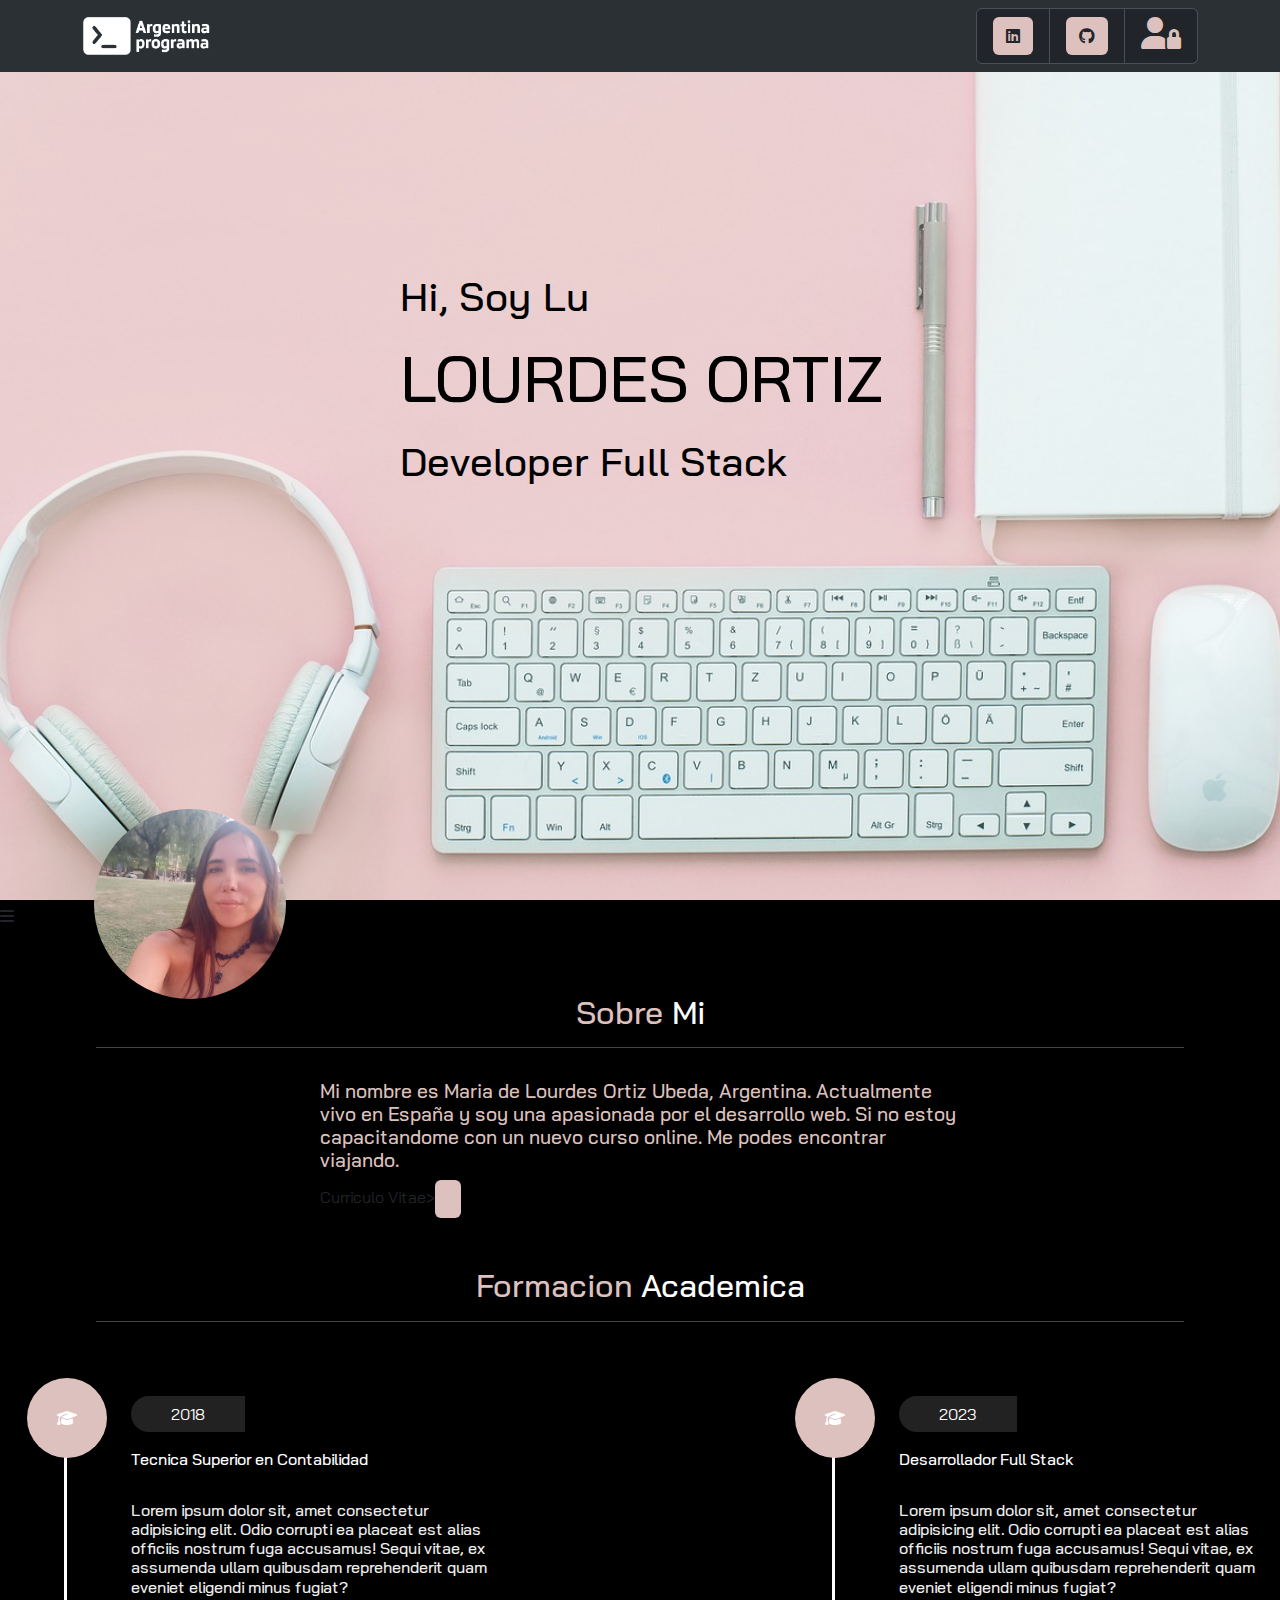
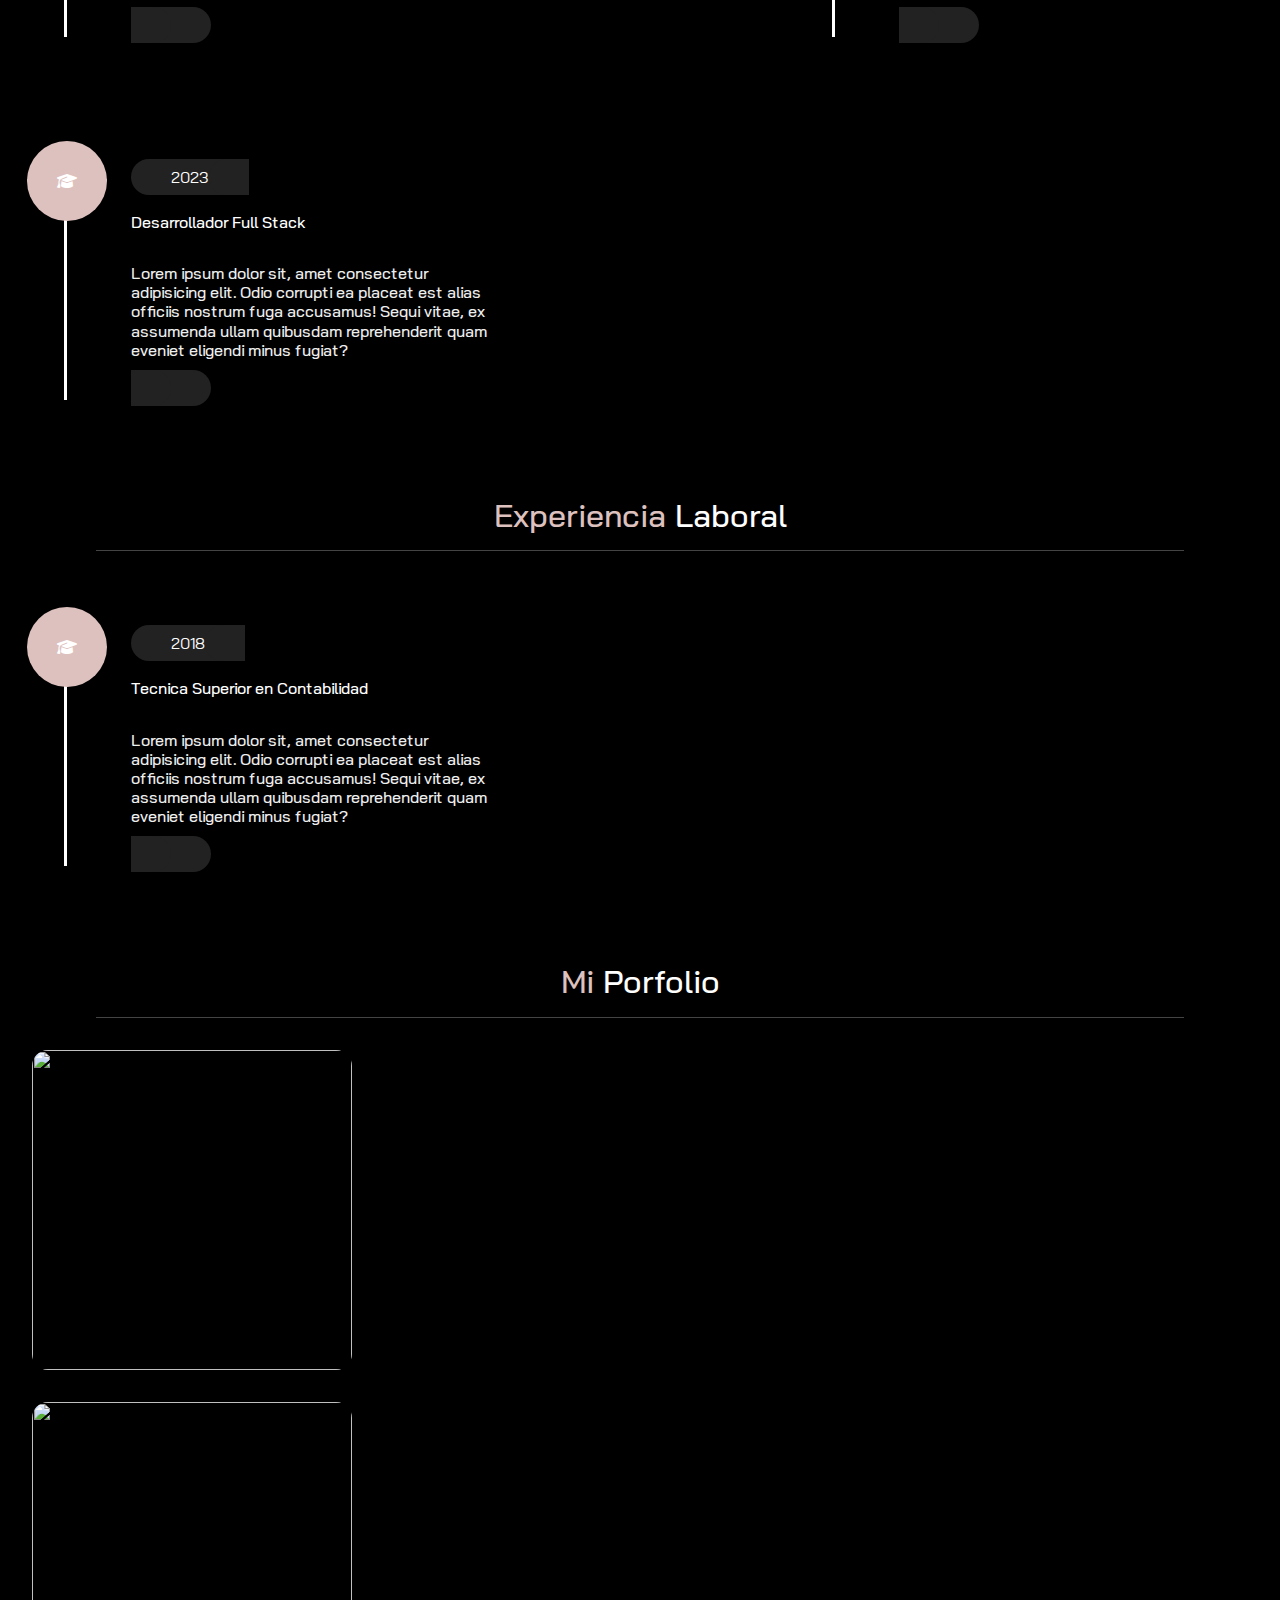
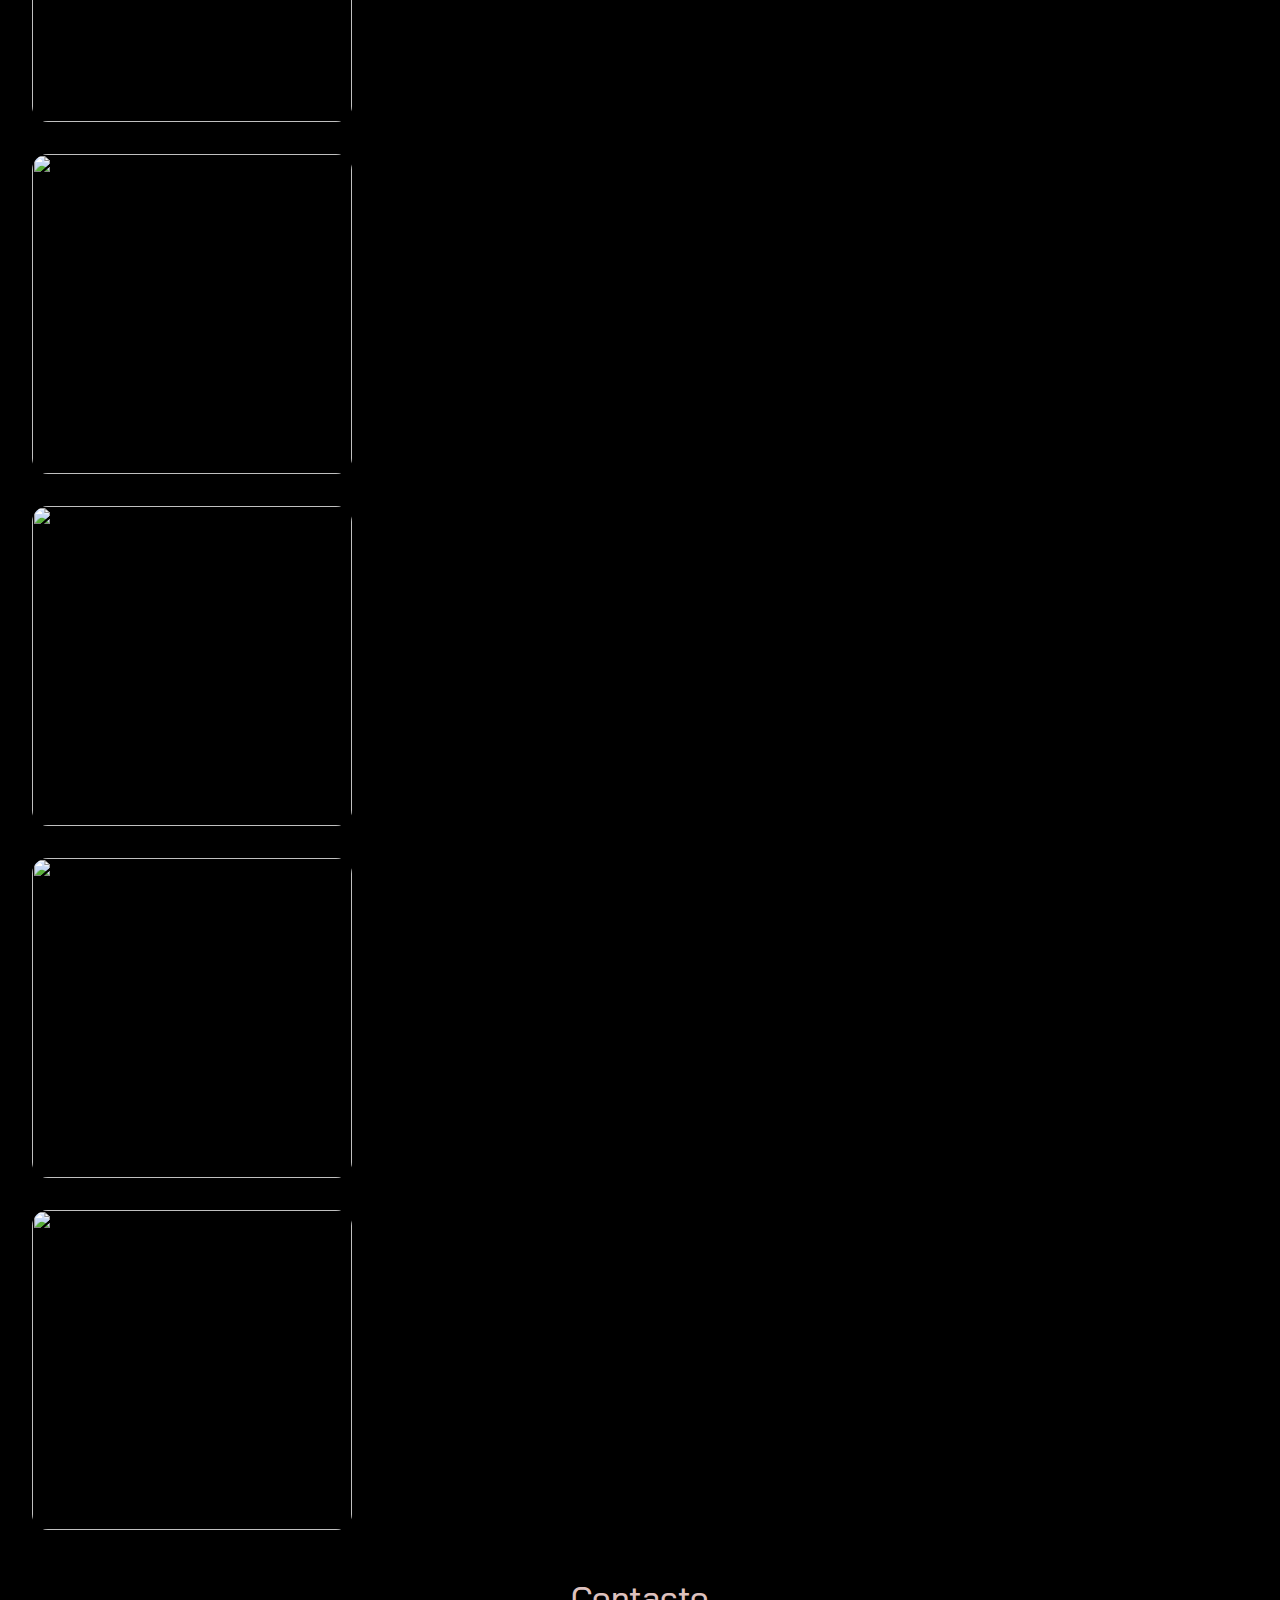
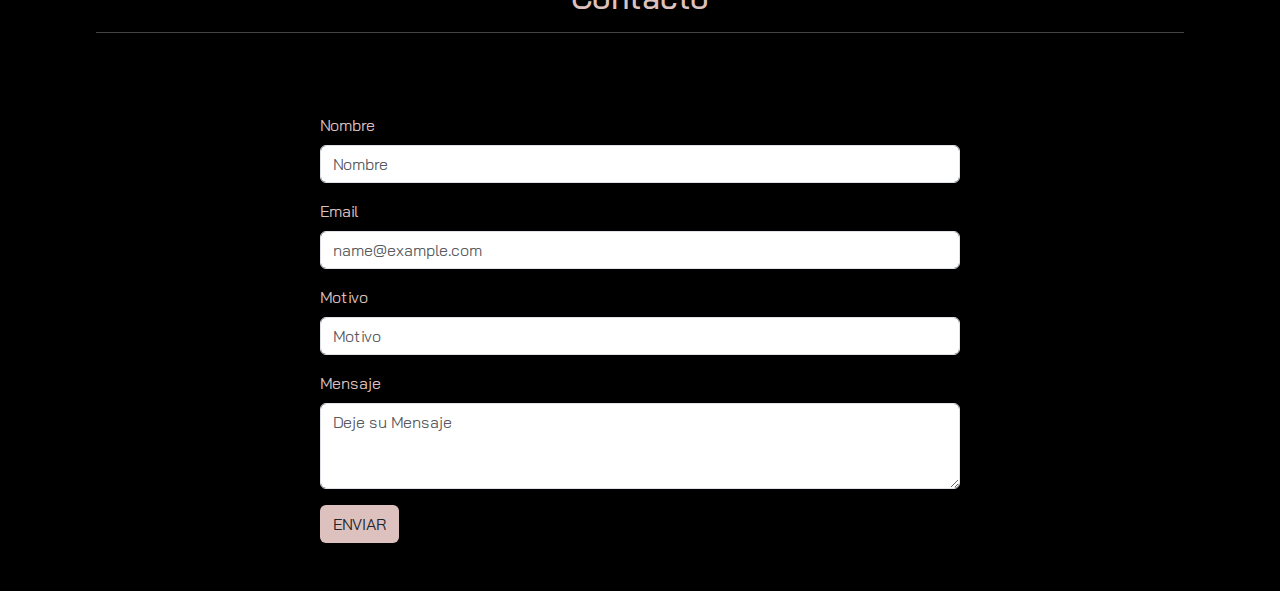
==== commit e83bb029: "modificacion" ====
--- a/index.html
+++ b/index.html
@@ -1,15 +1,15 @@
 <!DOCTYPE html>
 <html lang="en">
 <head>
-    <meta charset="UTF-8" />
-    <meta http-equiv="X-UA-Compatible" content="IE=edge" />
-    <meta name="viewport" content="width=device-width, initial-scale=1.0" />
-    <meta name="keywords" content="HTML, CSS, JavaScript">
-    <meta name="author" content="Lourdes Ortiz">
-    <title>LOURDES ORTIZ</title>
-    <link rel="stylesheet" href="./Bootstrap/bootstrap-5.3.0-alpha1-dist/css/bootstrap.min.css">
-    <link rel="stylesheet" href="./fontawesome-free-6.2.1-web/css/all.css" />
-    <link rel="stylesheet" href="./index.css" />
+  <meta charset="UTF-8" />
+  <meta http-equiv="X-UA-Compatible" content="IE=edge" />
+  <meta name="viewport" content="width=device-width, initial-scale=1.0" />
+  <meta name="keywords" content="HTML, CSS, JavaScript">
+  <meta name="author" content="Lourdes Ortiz">
+  <title>LOURDES ORTIZ</title>
+  <link rel="stylesheet" href="./Bootstrap/bootstrap-5.3.0-alpha1-dist/css/bootstrap.min.css">
+  <link rel="stylesheet" href="./fontawesome-free-6.2.1-web/css/all.css" />
+  <link rel="stylesheet" href="./index.css" />
 </head>
 
 <body>
@@ -18,65 +18,61 @@
     <nav class="navbar navbar-expand-lg bg-body-tertiary" data-bs-theme="dark">
       <div class="container">
         <a class="navbar-brand" href="#">
-          <img src="./Imagenes/ap-logo-tr-light (1).png" class="logo ARGENTINA PROGRAMA" width="100">
+          <img src="./assets/Imagenes/logo.png" alt="ARGENTINA PROGRAMA" width="15%">
         </a>
         <button class="navbar-toggler" type="button" data-bs-toggle="collapse" data-bs-target="#navbarSupportedContent" aria-controls="navbarSupportedContent" aria-expanded="false" aria-label="Toggle navigation">
           <span class="navbar-toggler-icon"></span>
         </button>
         <div class="collapse navbar-collapse" id="navbarSupportedContent">
-          <ul class="navbar-nav ms-auto">
-            <li class="nav-item">
-              <a href="#sobremi" class="nav-link">SOBRE MI</a>
-            </li>
-            <li class="nav-item">
-                <a href="#hard" class="nav-link">HARD & SOFT SKILL </a>
-            </li>
-            <li class="nav-item">
-                <a href="#portfolio" class="nav-link">PORTFOLIO</a>
-            </li>
-            <li class="nav-item">
-              <a href="#contacto" class="nav-link" >CONTACTO</a>
-            </li>
-            <li class="nav-item">
-              <i data-bs-toggle="modal" data-bs-target="#logininModal"   class="fa-solid fa-user-lock fa-2x"></i>
-            </li>
+          <ul class="navbar-nav ms-auto mb-2 mb-lg-0">
+            <!--Redes-->
+            <ul class="list-group list-group-horizontal">
+              <li class="list-group-item"><a href="https://www.linkedin.com/in/lourdes-ortiz-429194213/"><button class="btn"><i class="fa-brands fa-linkedin fa-2x1" type="button"></i></button></a></li>
+              <li class="list-group-item"><a href="https://github.com/Lourdes12587"><button class="btn"><i class="fa-brands fa-github fa-2x1"></i></button></a></li>
+              <li class="list-group-item">
+                <i class="fa-solid fa-user-lock fa-2x" type="button" data-bs-toggle="modal" data-bs-target="#logininModal"></i>
+              </li>
+            </ul>
             <!--MODAL-->
             <div class="modal fade" id="logininModal" tabindex="-1" role="dialog" aria-labelledby="exampleModalLabel" aria-hidden="true">
               <div class="modal-dialog" role="document">
                 <div class="modal-content">
                   <div class="modal-header">
                     <h5 class="modal-title" id="exampleModalLabel">LOG IN</h5>
-                    <button type="button" class="close" data-dismiss="modal" aria-label="Close"></button>
-                    <span aria-hidden="true">&times;</span>
+                    <button type="button" class="close" data-dismiss="modal" aria-label="Close">
+                      <span aria-hidden="true">&times;</span>
+                    </button>
                   </div>
                   <div class="modal-body">
                     <form>
                       <div class="mb-3">
-                        <i class="fa-sharp fa-solid fa-envelope"></i>
-                        <label for="exampleFormControlInput1" class="form-label"> Email </label>
-                        <div class="col-sm-10">
-                          <input type="email" class="form-control" id="exampleFormControlInput1" placeholder="name@dominio.com">
-                        </div>
+                          <i class="fa-sharp fa-solid fa-envelope"></i>
+                          <label for="exampleFormControlInput1" class="form-label"> Email </label>
+                          <div class="col-sm-10">
+                              <input type="email" class="form-control" id="exampleFormControlInput1" placeholder="name@dominio.com">
+                          </div>
                       </div>
                       <div class="mb-3">
-                        <i class="fa-sharp fa-solid fa-key"></i>
-                        <label for="inputPassword" class="col-sm-2 col-form-label"> Contraseña </label>
-                        <div class="col-sm-10">
-                          <input type="password" class="form-control" id="inputPassword">
-                        </div>
+                          <i class="fa-sharp fa-solid fa-key"></i>
+                          <label for="inputPassword" class="col-sm-2 col-form-label"> Contraseña </label>
+                          <div class="col-sm-10">
+                            <input type="password" class="form-control" id="inputPassword">
+                          </div>
                       </div>
                     </form>
                   </div>
                   <div class="modal-footer">
-                    <button type="button" class="btn btn-secondary" data-dismiss="modal">Iniciar Sesion<button>
+                    <button type="button" class="btn btn-secondary" data-dismiss="modal">Iniciar sesion</button>
                   </div>
                 </div>
               </div>
             </div>
+            <!--*Hasta aca llega el Modal-->
           </ul>
         </div>
       </div>
     </nav>
+
    <!--BANNER-->
     <div class="container-inicio">
       <div class="description-container">
@@ -84,137 +80,115 @@
           <h3> Hi,<span> Soy Lu </span></h3>
           <h1>LOURDES ORTIZ</h1>
           <h3>Developer Full Stack</h3>
-          <ul>
-            <li class="nav-item">
-              <a href="#"><button class="btn"><i class="fa-brands fa-facebook"></i></button></a>
-              <a href="#"><button class="btn"><i class="fa-brands fa-square-instagram"></i></button></a>
-              <a href=""><button class="btn"><i class="fa-brands fa-github"></i></button></a>
-              <a href="https://www.linkedin.com/in/lourdes-ortiz-429194213/"><button class="btn"><i class="fa-brands fa-linkedin"></i></button></a>
-            </li>
-          </ul>
         </div>
       </div>
     </div>
   </header>
-  <main>
-    <div id="menu" class="fas fa-bars"></div> 
 
-    <!--SOBRE MI-->
+<div id="menu" class="fas fa-bars"></div>
+
+<!--SOBRE MI-->
+<img src="./assets/Imagenes/foto.jpeg" class="rounded-circle w-25" alt="Mi foto" title="...">
+<section class="sobremi" id="sobremi"> 
+<h1 class="heading"><span> Sobre </span> Mi </h1>
+<div class="container-sobremi" id="sobremi">
+  <h4>Mi nombre es Maria de Lourdes Ortiz Ubeda, Argentina. Actualmente vivo en España y soy una apasionada por el desarrollo web. Si no estoy capacitandome con un nuevo curso online. Me podes encontrar viajando.</h4>
+  <a src="#">Curriculo Vitae><button class="btn"><i class="fa-sharp fa-solid fa-arrow-down-to-line"></i></button></a>
+</div>
+</section>
+  
+
+<section class="about" id="about">  
+<h1 class="heading"><span> Formacion </span> Academica </h1>
+<div class="box-container">
+  <div class="box">
+    <i class="fa-solid fa-graduation-cap"></i>
+    <span>2018<span>
+    <h3>Tecnica Superior en Contabilidad<h3>
+    <p>Lorem ipsum dolor sit, amet consectetur adipisicing elit. Odio corrupti ea placeat est alias officiis nostrum fuga accusamus! Sequi vitae, ex assumenda ullam quibusdam reprehenderit quam eveniet eligendi minus fugiat?</p>
+  </div>
+  <div class="box">
+    <i class="fa-solid fa-graduation-cap"></i>
+    <span>2023<span>
+    <h3>Desarrollador Full Stack<h3>
+    <p>Lorem ipsum dolor sit, amet consectetur adipisicing elit. Odio corrupti ea placeat est alias officiis nostrum fuga accusamus! Sequi vitae, ex assumenda ullam quibusdam reprehenderit quam eveniet eligendi minus fugiat?</p>
+  </div>
+  <div class="box">
+    <i class="fa-solid fa-graduation-cap"></i>
+    <span>2023<span>
+    <h3>Desarrollador Full Stack<h3>
+    <p>Lorem ipsum dolor sit, amet consectetur adipisicing elit. Odio corrupti ea placeat est alias officiis nostrum fuga accusamus! Sequi vitae, ex assumenda ullam quibusdam reprehenderit quam eveniet eligendi minus fugiat?</p>
+  </div>
+</div>
+</section>
+
+<section class="about" id="about">  
+<h1 class="heading"><span> Experiencia </span> Laboral </h1>
+<div class="box-container">
+  <div class="box">
+    <i class="fa-solid fa-graduation-cap"></i>
+    <span>2018<span>
+    <h3>Tecnica Superior en Contabilidad<h3>
+    <p>Lorem ipsum dolor sit, amet consectetur adipisicing elit. Odio corrupti ea placeat est alias officiis nostrum fuga accusamus! Sequi vitae, ex assumenda ullam quibusdam reprehenderit quam eveniet eligendi minus fugiat?</p>
+  </div>
+</div>
+</section>
+  
+<section class="portfolio" id="portfolio">
+<h1 class="heading"><span> Mi </span> Porfolio </h1>
+<div class="box-container">
+  <div class="box">
+    <img src="./imagenes/cool-round-shaped-futuristic-sci-fi-techno-lights.jpg">
+  </div>
+  
+  <div class="box">
+    <img src="">
+  </div>
+  
+  <div class="box">
+    <img src="">
+  </div>
+  
+  <div class="box">
+    <img src="">
+  </div>
+  
+  <div class="box">
+    <img src="">
+  </div>
+  
+  <div class="box">
+    <img src="">
+  </div>
+</div>
+</section>    
+  
+
+  <!--CONTACTO-->
+<section class="contact" id="contacto">
+<h1 class="heading"><span>Contacto</span></h1>
+<form class="form-container">
+  <div class="mb-3">
+    <label for="exampleFormControlInput1" class="form-label">Nombre</label>
+    <input type="text" class="form-control" placeholder="Nombre" aria-label="First name">
+  </div>
+  <div class="mb-3">
+    <label for="exampleFormControlInput1" class="form-label">Email</label>
+    <input type="email" class="form-control" id="exampleFormControlInput1" placeholder="name@example.com">
+  </div>
+  <div class="mb-3">
+    <label for="exampleFormControlInput1" class="form-label">Motivo</label>
+    <input type="text" class="form-control" placeholder="Motivo" aria-label="First name">
+  </div>
+  <div class="mb-3">
+    <label for="exampleFormControlTextarea1" class="form-label">Mensaje</label>
+    <textarea class="form-control" id="exampleFormControlTextarea1" rows="3" placeholder="Deje su Mensaje"></textarea>
+  </div>
+  <button type="submit" class="btn">ENVIAR</button> 
+</form>
+</section>
     
-    <img src="./Imagenes/1foto.jpeg" class="rounded-circle w-25" alt="Mi foto" title="...">
 
-    <section class="sobremi" id="sobremi"> 
-    <h1 class="heading"><span> Sobre </span> Mi </h1>
-    <div class="container-sobremi" id="sobremi">
-      <h4>Mi nombre es Maria de Lourdes Ortiz Ubeda, Argentina. Actualmente vivo en España y soy una apasionada por el desarrollo web. Si no estoy capacitandome con un nuevo curso online. Me podes encontrar viajando.</h4>
-      <a src="#">Curriculo Vitae</a>
-    </div>
-
-    <!--FORMACION ACADEMICA-->
-    <section class="about" id="formA"> 
-
-    <h1 class="heading"><span> Formacion </span> Academica </h1>
-
-      <div class="box-container">
-          <div class="box">
-              <i class="fa-solid fa-graduation-cap"></i>
-              <span>2018<span>
-              <h3>Tecnica Superior en Contabilidad</h3>
-              <h3>ISTEEC (Instituto Superior Técnico de Estudios Económicos de Cuyo)</h3>
-              <p>Lorem ipsum dolor sit, amet consectetur adipisicing elit. Odio corrupti ea placeat est alias officiis nostrum fuga accusamus! Sequi vitae, ex assumenda ullam quibusdam reprehenderit quam eveniet eligendi minus fugiat?</p>
-          </div>
-  
-          <div class="box">
-              <i class="fa-solid fa-graduation-cap"></i>
-              <span>2023<span>
-              <h3>Desarrollador Full Stack</h3>
-              <h3>NUCBA (Centro de aprendizaje a distancia en Buenos Aires)</h3>
-              <p>Lorem ipsum dolor sit, amet consectetur adipisicing elit. Odio corrupti ea placeat est alias officiis nostrum fuga accusamus! Sequi vitae, ex assumenda ullam quibusdam reprehenderit quam eveniet eligendi minus fugiat?</p>
-          </div>
-  
-          <div class="box">
-              <i class="fa-solid fa-graduation-cap"></i>
-              <span>2023<span>
-              <h3>Desarrollador Full Stack</h3>
-              <h3>ARGENTINA PROGRAMA</h3>
-              <p>Lorem ipsum dolor sit, amet consectetur adipisicing elit. Odio corrupti ea placeat est alias officiis nostrum fuga accusamus! Sequi vitae, ex assumenda ullam quibusdam reprehenderit quam eveniet eligendi minus fugiat?</p>
-          </div>
-      </div>
-
-      <!--EXPERIENCIA LABORAL-->
-      <section class="about" id="Exp"> 
-      <h1 class="heading"><span> Experiencia </span> Laboral </h1>
-
-      <div class="box-container">
-        <div class="box">
-          <i class="fa-solid fa-graduation-cap"></i>
-          <span>2009 - 2023<span>
-          <h3>OSEP (Obra social de empleados publicos de Mendoza)</h3>
-          <h3>Direccion de Compras y Suministro</h3>
-          <p>Lorem ipsum dolor sit, amet consectetur adipisicing elit. Odio corrupti ea placeat est alias officiis nostrum fuga accusamus! Sequi vitae, ex assumenda ullam quibusdam reprehenderit quam eveniet eligendi minus fugiat?</p>
-        </div>
-      </div>
-    
-    
-    <!--PORTFOLIO-->
-    <section class="portfolio" id="portfolio">
-        
-    <h1 class="heading"><span> Mi </span> Porfolio </h1>
-            
-    <div class="box-container">
-      <div class="box">
-        <img src="./imagenes/cool-round-shaped-futuristic-sci-fi-techno-lights.jpg">
-      </div>
-
-      <div class="box">
-        <img src="">
-      </div>
-
-      <div class="box">
-        <img src="">
-      </div>
-
-      <div class="box">
-        <img src="">
-      </div>
-
-      <div class="box">
-        <img src="">
-      </div>
-
-      <div class="box">
-        <img src="">
-      </div>
-    </div>
-
-    <!--CONTACTO-->
-    <section class="contact" id="contacto">
-
-    <h1 class="heading"><span>Contacto</span></h1>
-
-    <form class="form-container">
-      <div class="mb-3">
-        <label for="exampleFormControlInput1" class="form-label">Nombre</label>
-        <input type="text" class="form-control" placeholder="Nombre" aria-label="First name">
-      </div>
-      <div class="mb-3">
-        <label for="exampleFormControlInput1" class="form-label">Email</label>
-        <input type="email" class="form-control" id="exampleFormControlInput1" placeholder="name@example.com">
-      </div>
-      <div class="mb-3">
-        <label for="exampleFormControlInput1" class="form-label">Motivo</label>
-        <input type="text" class="form-control" placeholder="Motivo" aria-label="First name">
-      </div>
-      <div class="mb-3">
-        <label for="exampleFormControlTextarea1" class="form-label">Mensaje</label>
-        <textarea class="form-control" id="exampleFormControlTextarea1" rows="3" placeholder="Deje su Mensaje"></textarea>
-      </div>
-      <button type="submit" class="btn">ENVIAR</button> 
-    </form>
-  </main>
- 
-  <footer>
-  </footer>
   <script src="./Bootstrap/bootstrap-5.3.0-alpha1-dist/js/bootstrap.bundle.min.js"></script>
   <script src="./main.js"></script>
 </body>
--- a/index.css
+++ b/index.css
@@ -6,14 +6,8 @@
     font-family: 'Bai Jamjuree', sans-serif;
 }
 
-.navbar{
-    margin-bottom: 0;
-}
-
 body{
     background: #000;
-    margin: 0;
-    padding: 0;
     box-sizing: border-box;
 }
 
@@ -31,6 +25,33 @@
 
 }
 
+/*NAVBAR*/
+
+.btn:hover{
+    background-color: #DDC1BE;
+    background-color: aqua;
+    color: #000;
+}
+
+/*MODAL*/
+
+.fa-solid{
+    color: #DDC1BE;
+}
+
+.modal-title{
+    color: #DDC1BE;
+}
+.form-label{
+    color: #DDC1BE;
+}
+
+.col-form-label{
+    color: #DDC1BE;
+}
+
+
+/*BANNER*/
 .description-container{
     display: flex;
     flex-direction: row;
@@ -47,7 +68,7 @@
 .header{
     width: 100%;
     min-height: 100vh;
-    background-image: url(./Imagenes/workplace-g540483181_1280.jpg);
+    background-image: url(./assets/Imagenes/banner.jpg);
     background-repeat: no-repeat;
     background-position: center;
     background-attachment: fixed;
@@ -78,6 +99,37 @@
     .bg-dark {
         background-color: transparent!important;
     }
+}
+
+
+.description-container{
+    display: flex;
+    justify-content: center;
+    align-items: center; 
+    padding: 200px 200px 400px 400px;
+
+}
+
+.text-container{
+    width: 200%;
+    gap: 20%;
+}
+
+.text-container img{
+    width: 30%;
+}
+
+.text-container h1{
+    font-size: 4em;
+    margin-bottom: 20px;
+    color: black;
+}
+
+.text-container h3{
+    font-size: 2.5em;
+    width: 150%;
+    margin-bottom: 20px;
+    color: black;
 }
 
 .text-header{
@@ -87,74 +139,6 @@
     padding: 200px 400px 200px 500px;
     color: black;
     font-family: "coco";
-}
-
-.img-dog{
-    height: 200px;
-}
-
-.container{
-    max-width: 1170px;
-    margin: auto;
-}
-
-.row{
-    display: flex;
-    flex-wrap: wrap;
-}
-
-ul{
-    list-style: none;
-}
-
-/*MODAL*/
-
-.fa-solid{
-    color: #DDC1BE;
-}
-
-.modal-title{
-    color: #DDC1BE;
-}
-.form-label{
-    color: #DDC1BE;
-}
-
-.col-form-label{
-    color: #DDC1BE;
-}
-
-
-/*BANNER*/
-
-.description-container{
-    display: flex;
-    justify-content: center;
-    align-items: center; 
-    padding: 200px 200px 400px 400px;
-
-}
-
-.text-container{
-    width: 200%;
-    gap: 20%;
-}
-
-.text-container img{
-    width: 30%;
-}
-
-.text-container h1{
-    font-size: 4em;
-    margin-bottom: 20px;
-    color: black;
-}
-
-.text-container h3{
-    font-size: 2.5em;
-    width: 150%;
-    margin-bottom: 20px;
-    color: black;
 }
 
 /*SOBRE MI*/
@@ -221,7 +205,7 @@
     border-left: .2rem solid #fff;
     position: relative;
   
-  }
+}
   
 .about .box-container .box span{
     font-size: 1rem;
@@ -229,19 +213,19 @@
     color: #fff;
     border-radius: 5rem;
     padding: .5rem 2.5rem;
-  }
+}
   
 .about .box-container .box h3{
     font-size: 1rem;
     color: #fff;
     padding-top: 1.5rem;
-  }
+}
   
 .about .box-container .box p{
     font-size: 1rem;
     color: #eee;
     padding-top: 1rem 0;
-  }
+}
   
 .about .box-container .box i{
     position: absolute;
@@ -255,24 +239,24 @@
     font-size: 1rem;
     color: #fff;
     background: #DDC1BE;
-  }
+}
   
 /*PORTFOLIO*/
 
 .portfolio .box-container .box{
-    height: 15rem;
+    height: 20rem;
     width: 20rem;
     border-radius: 1rem;
     margin: 2rem;
     overflow: hidden;
     cursor: pointer;
-  }
+}
   
 .portfolio .box-container .box img{
     height: 100%;
     width: 100%;
     object-fit: cover;
-  }
+}
   
 .portfolio .box-container .box:hover img{
     transform: scale(1.2);
@@ -291,6 +275,10 @@
     background-color: #DDC1BE;
 }
 
+.btn:hover{
+    background-color: aqua;
+}
+
 
 
 
